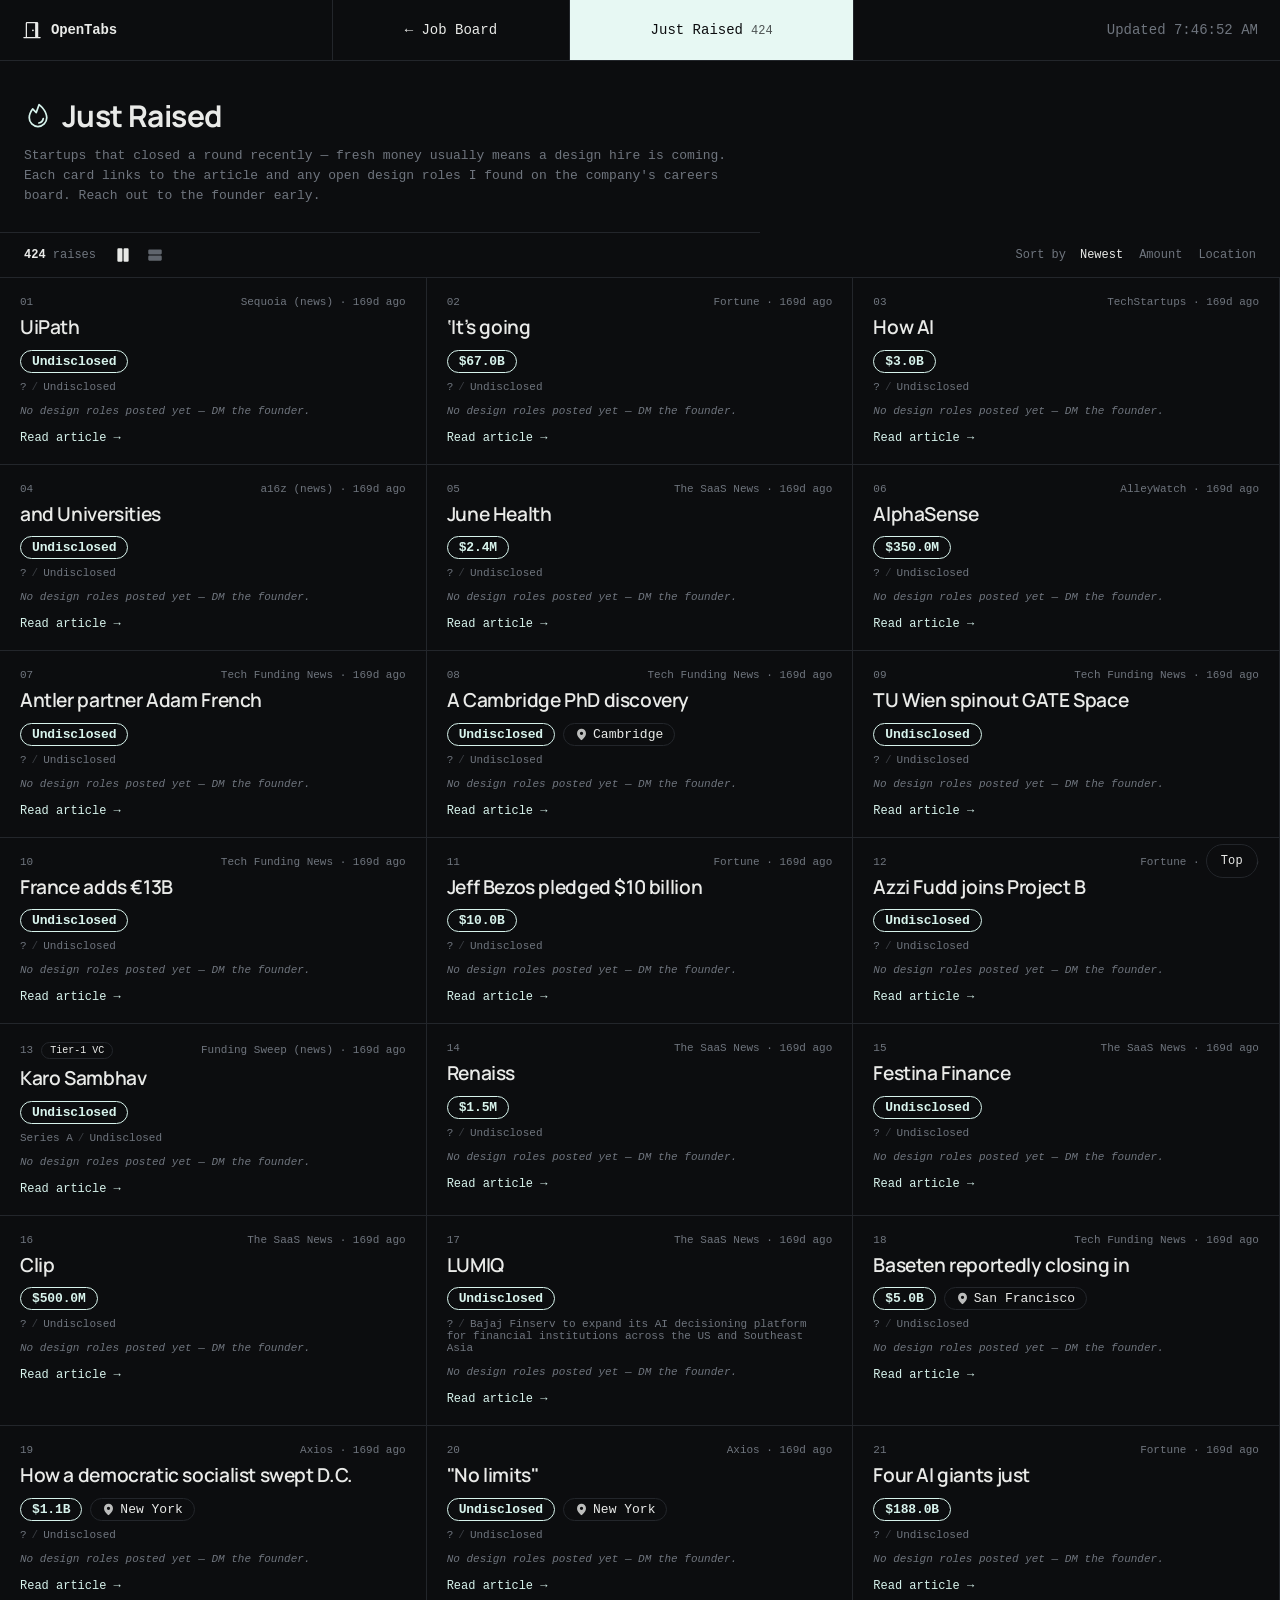
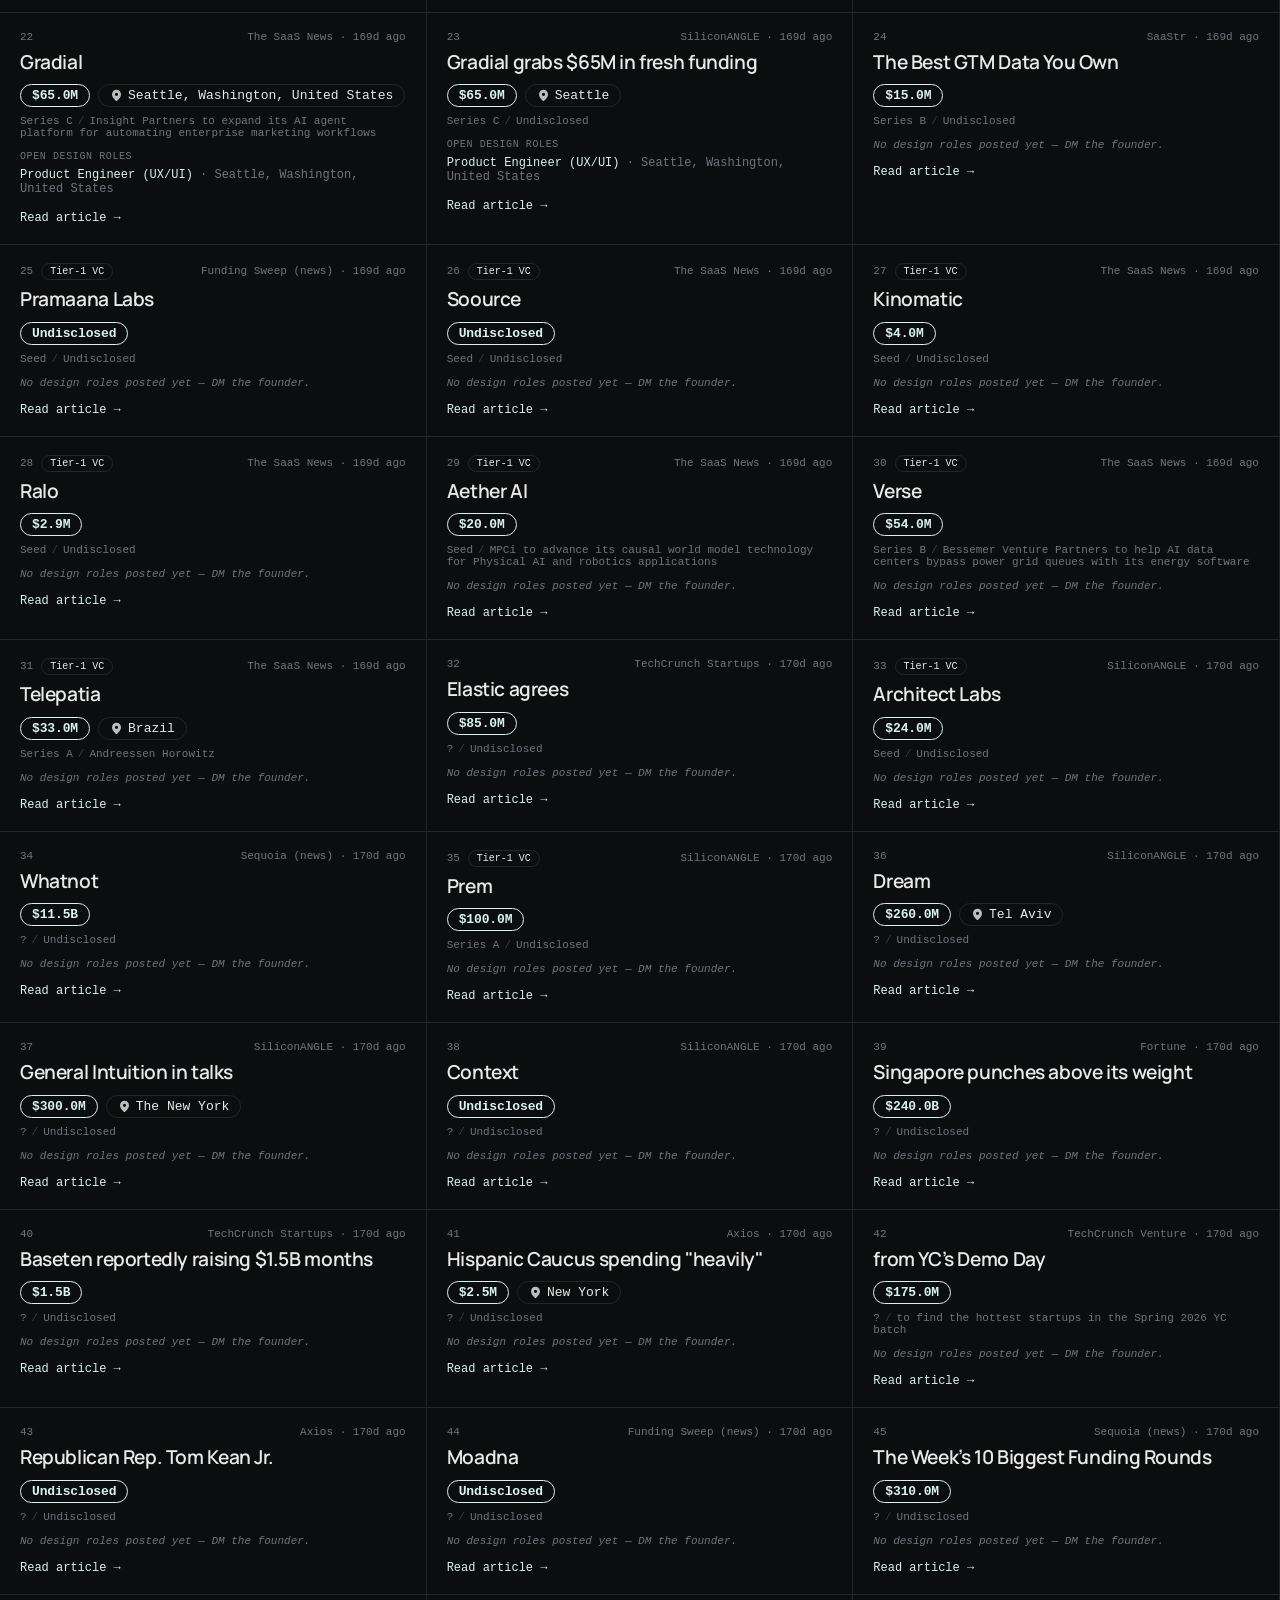
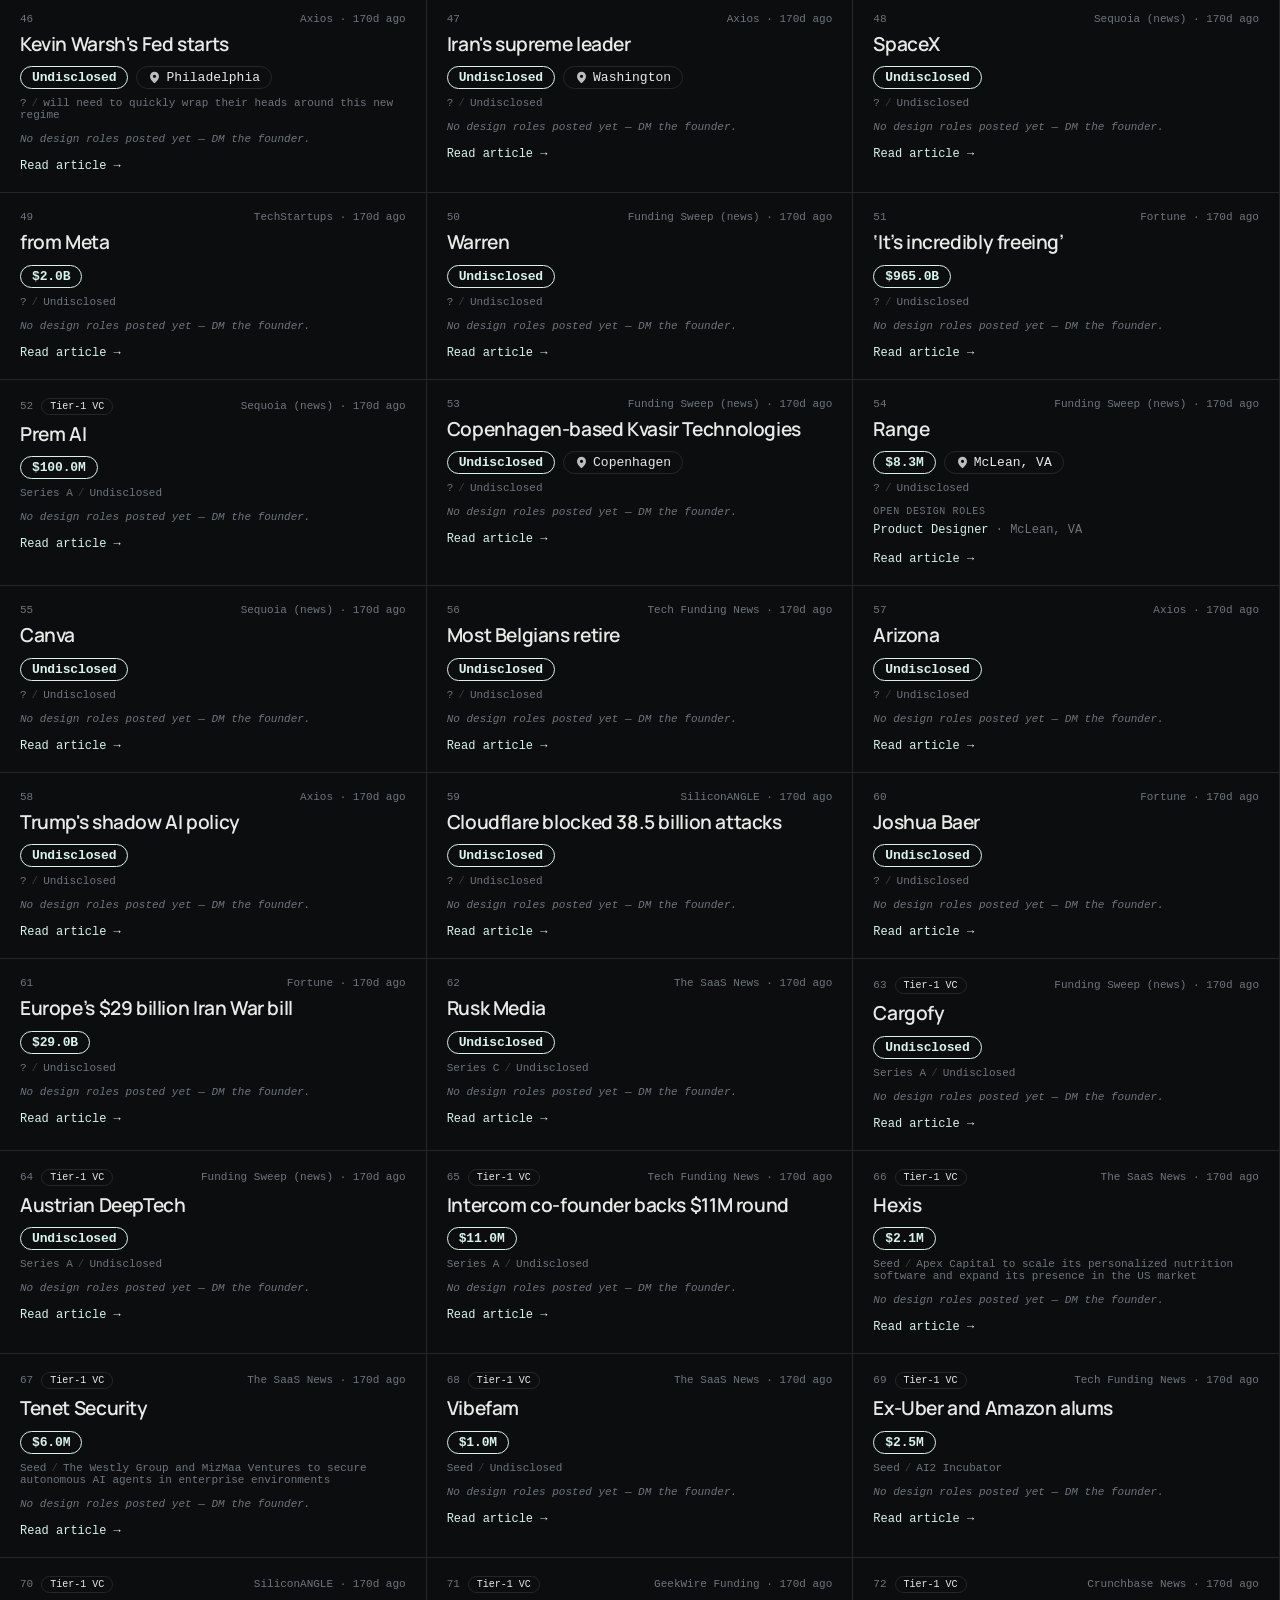
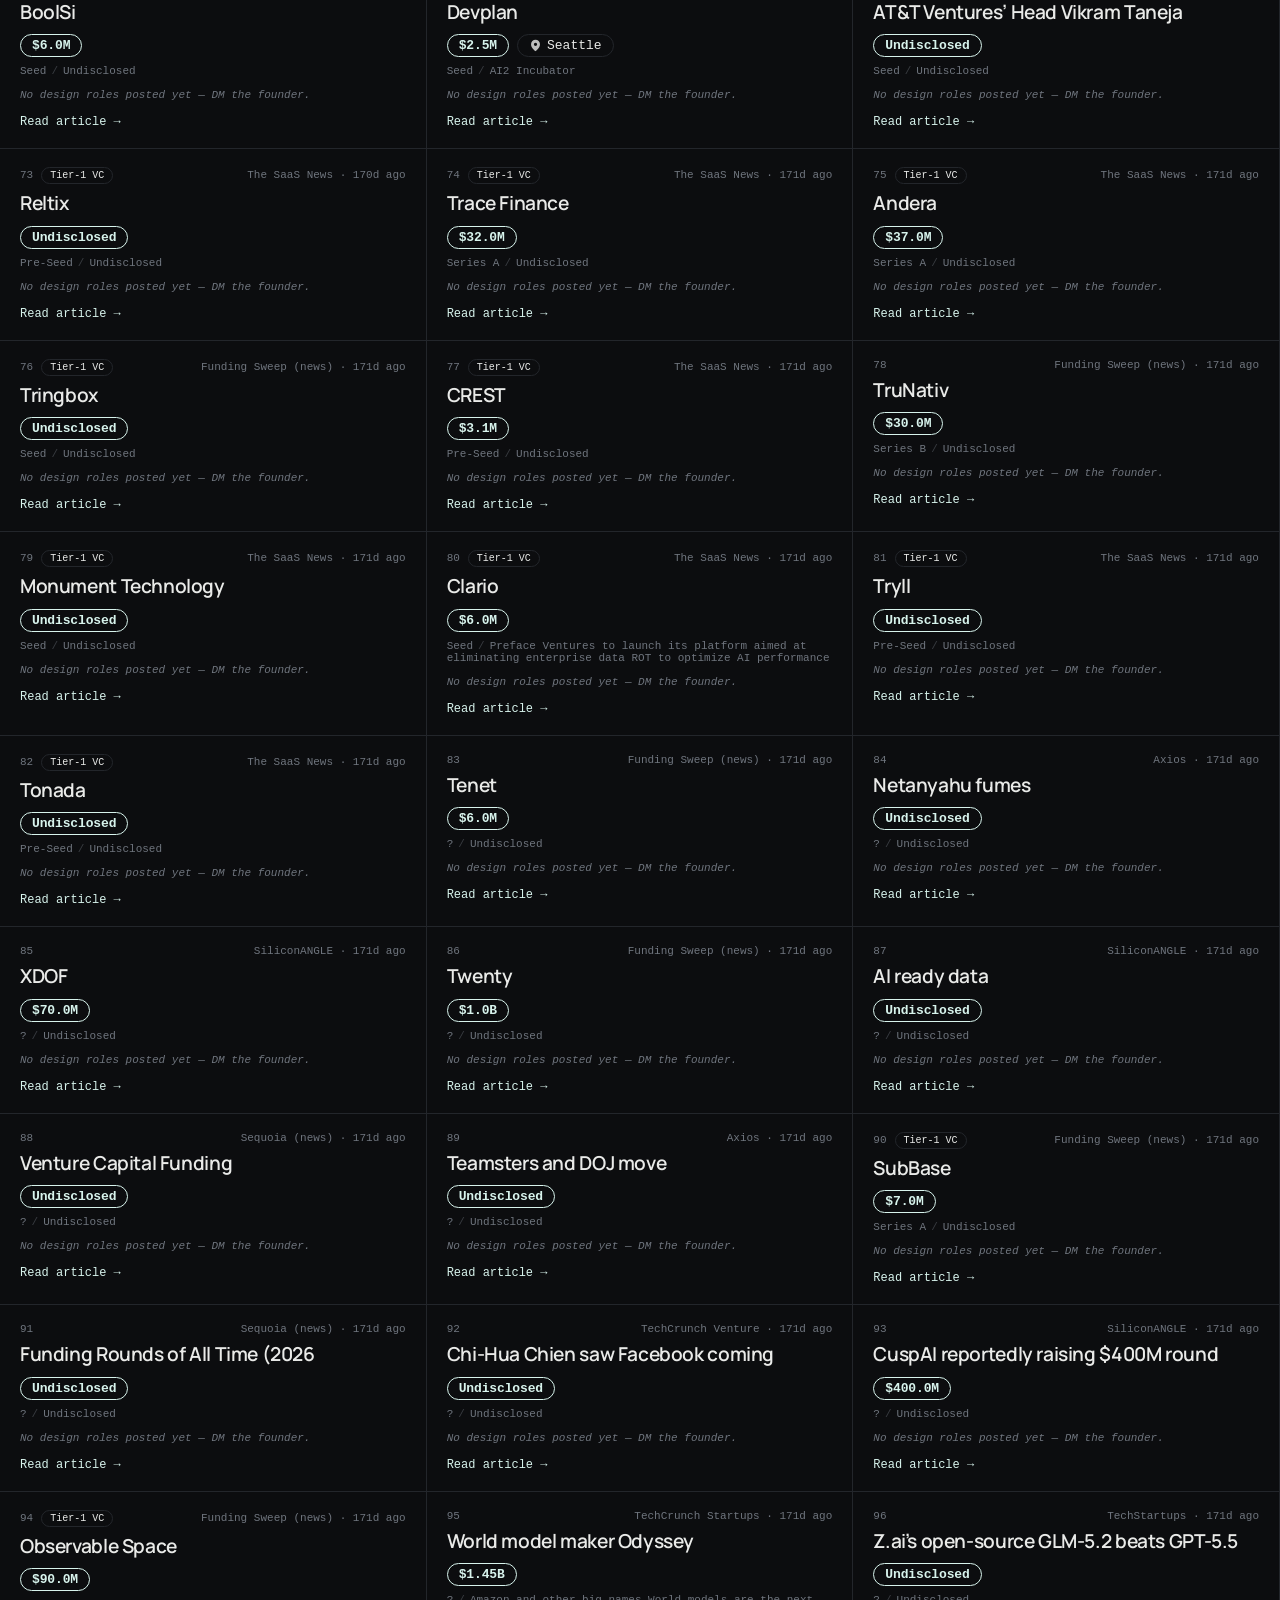
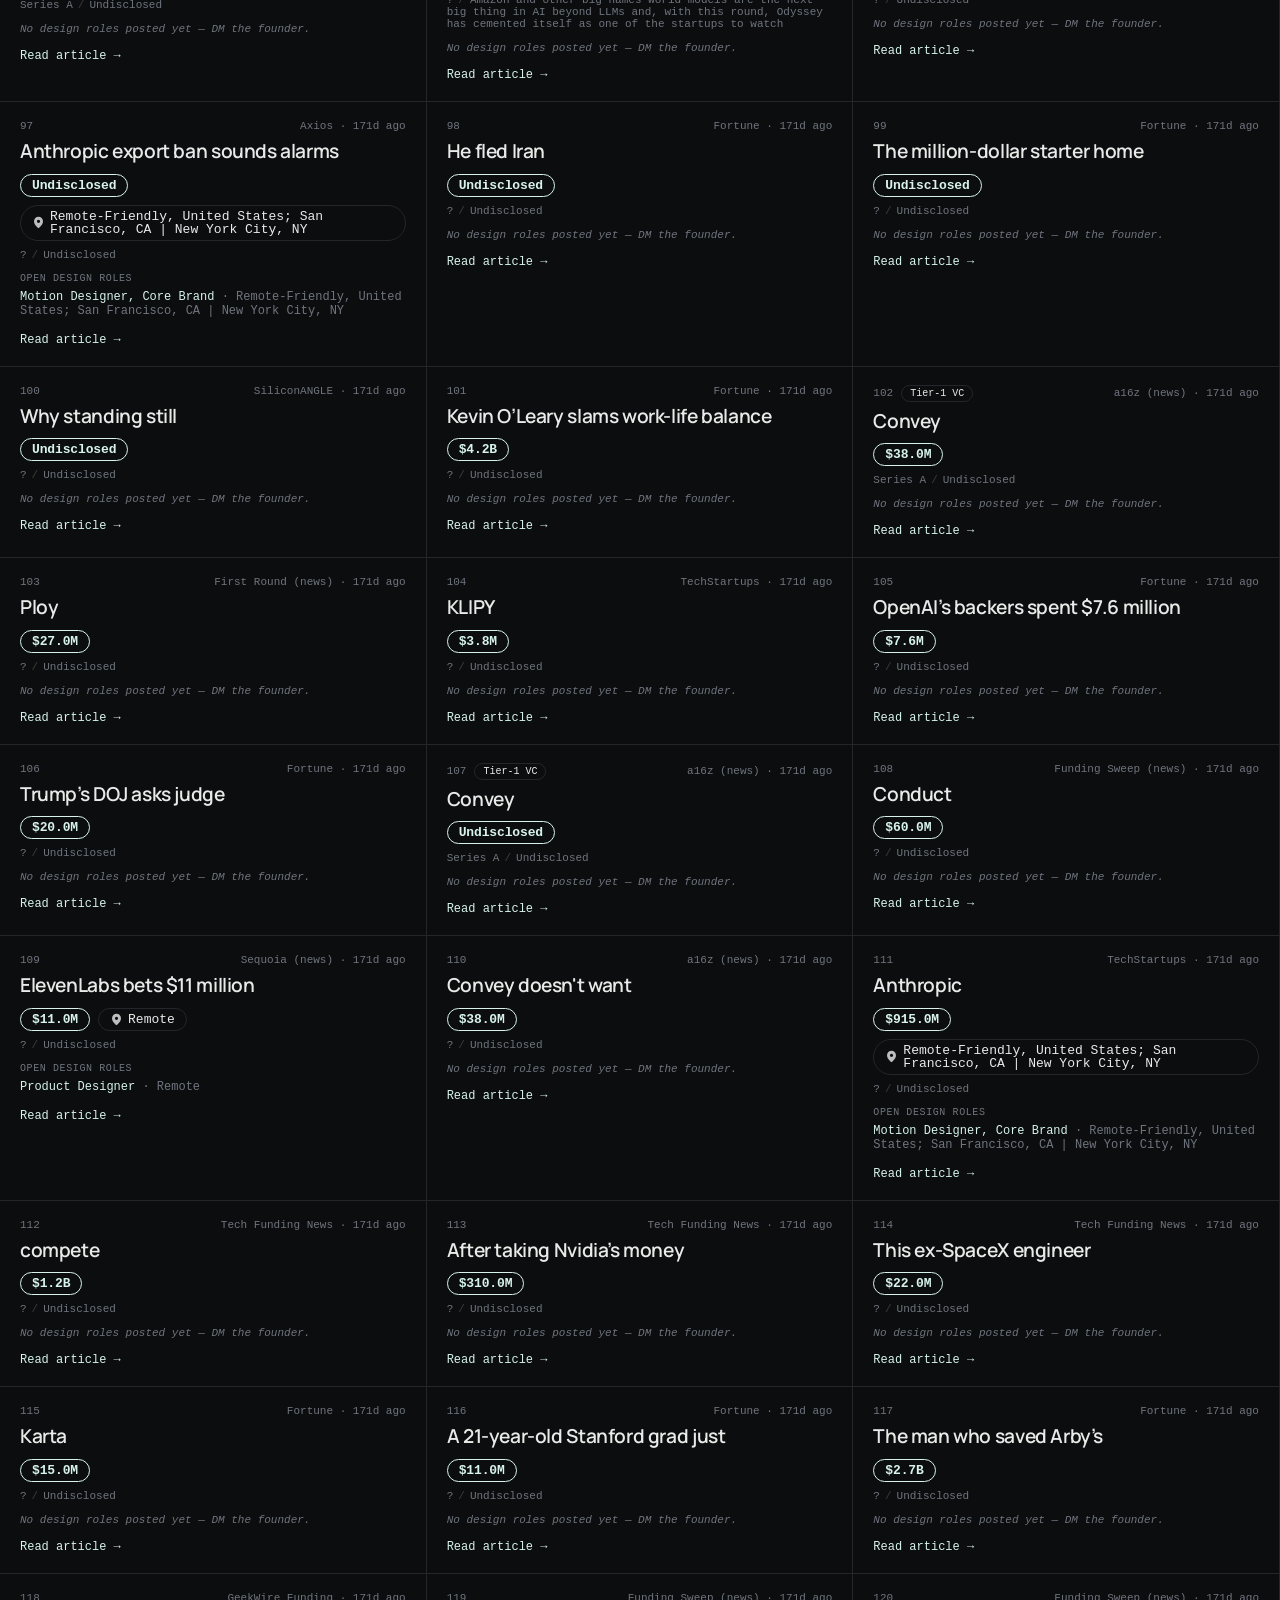
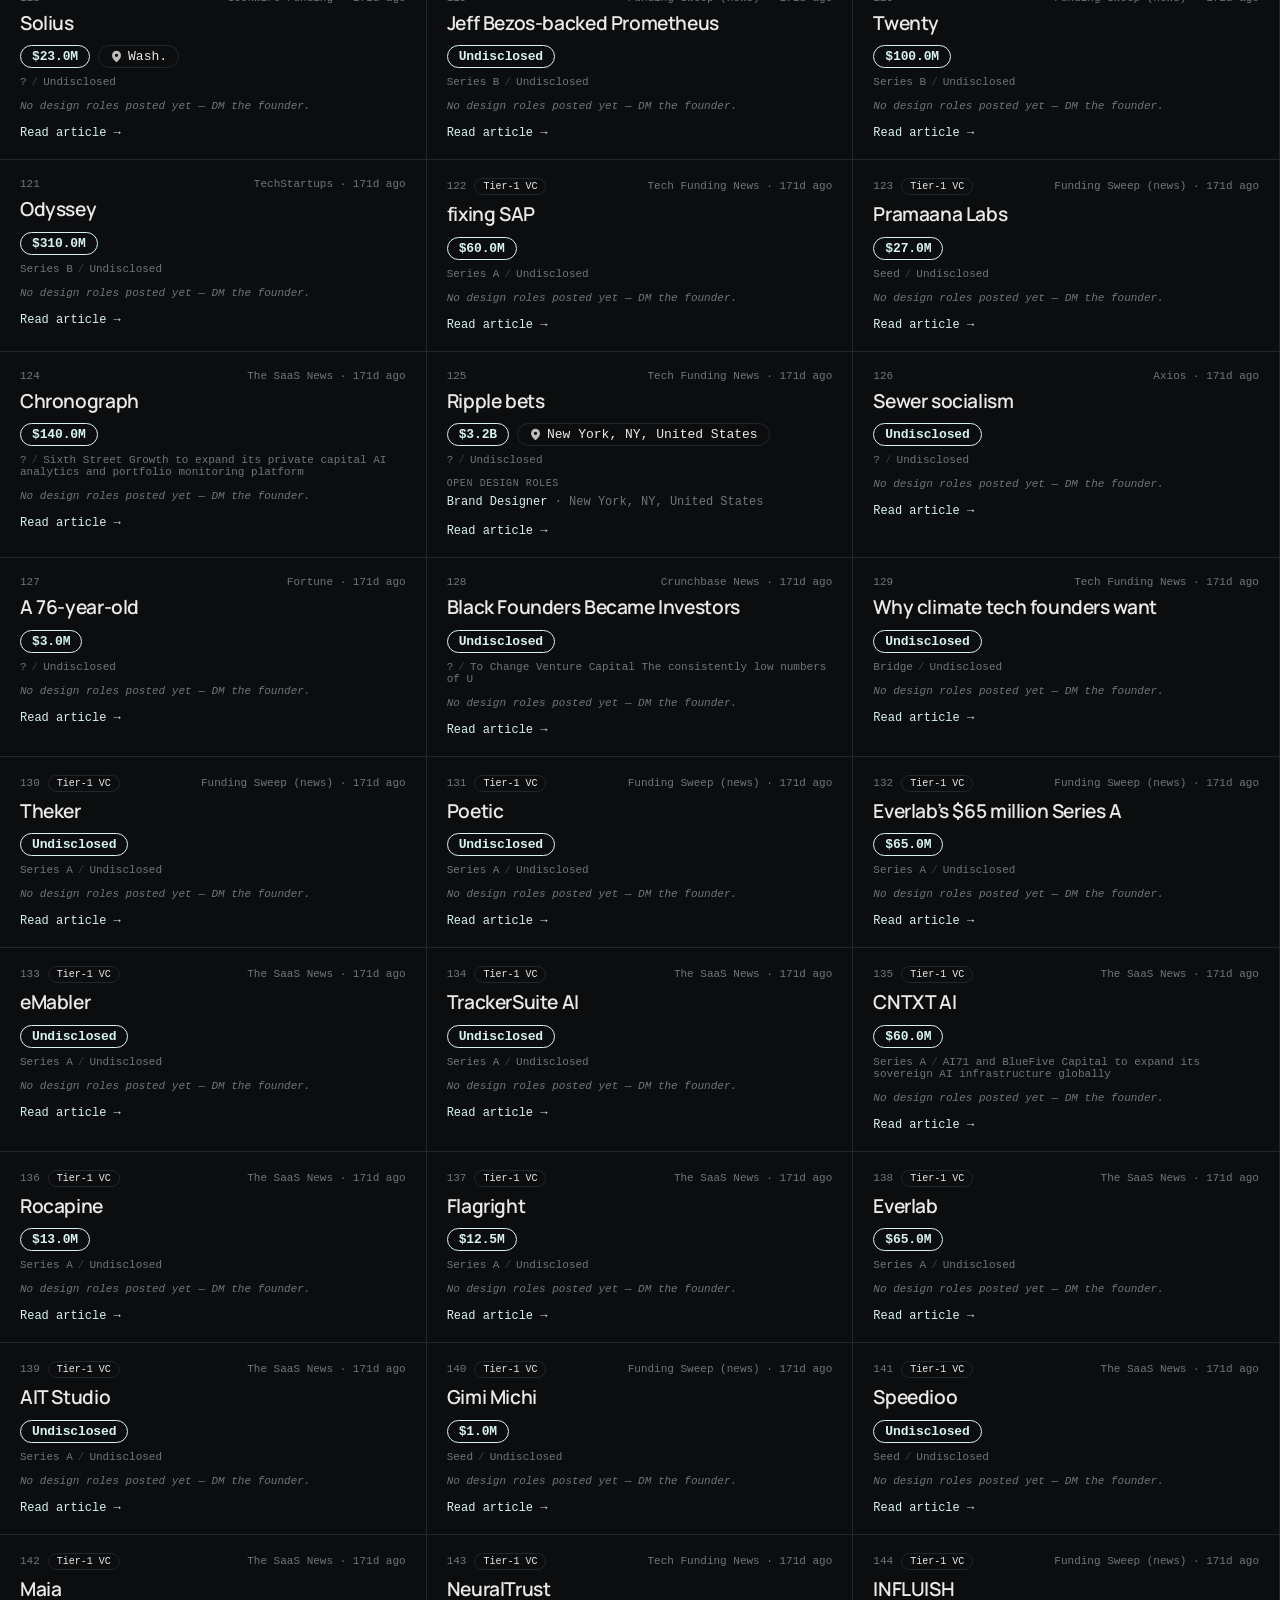
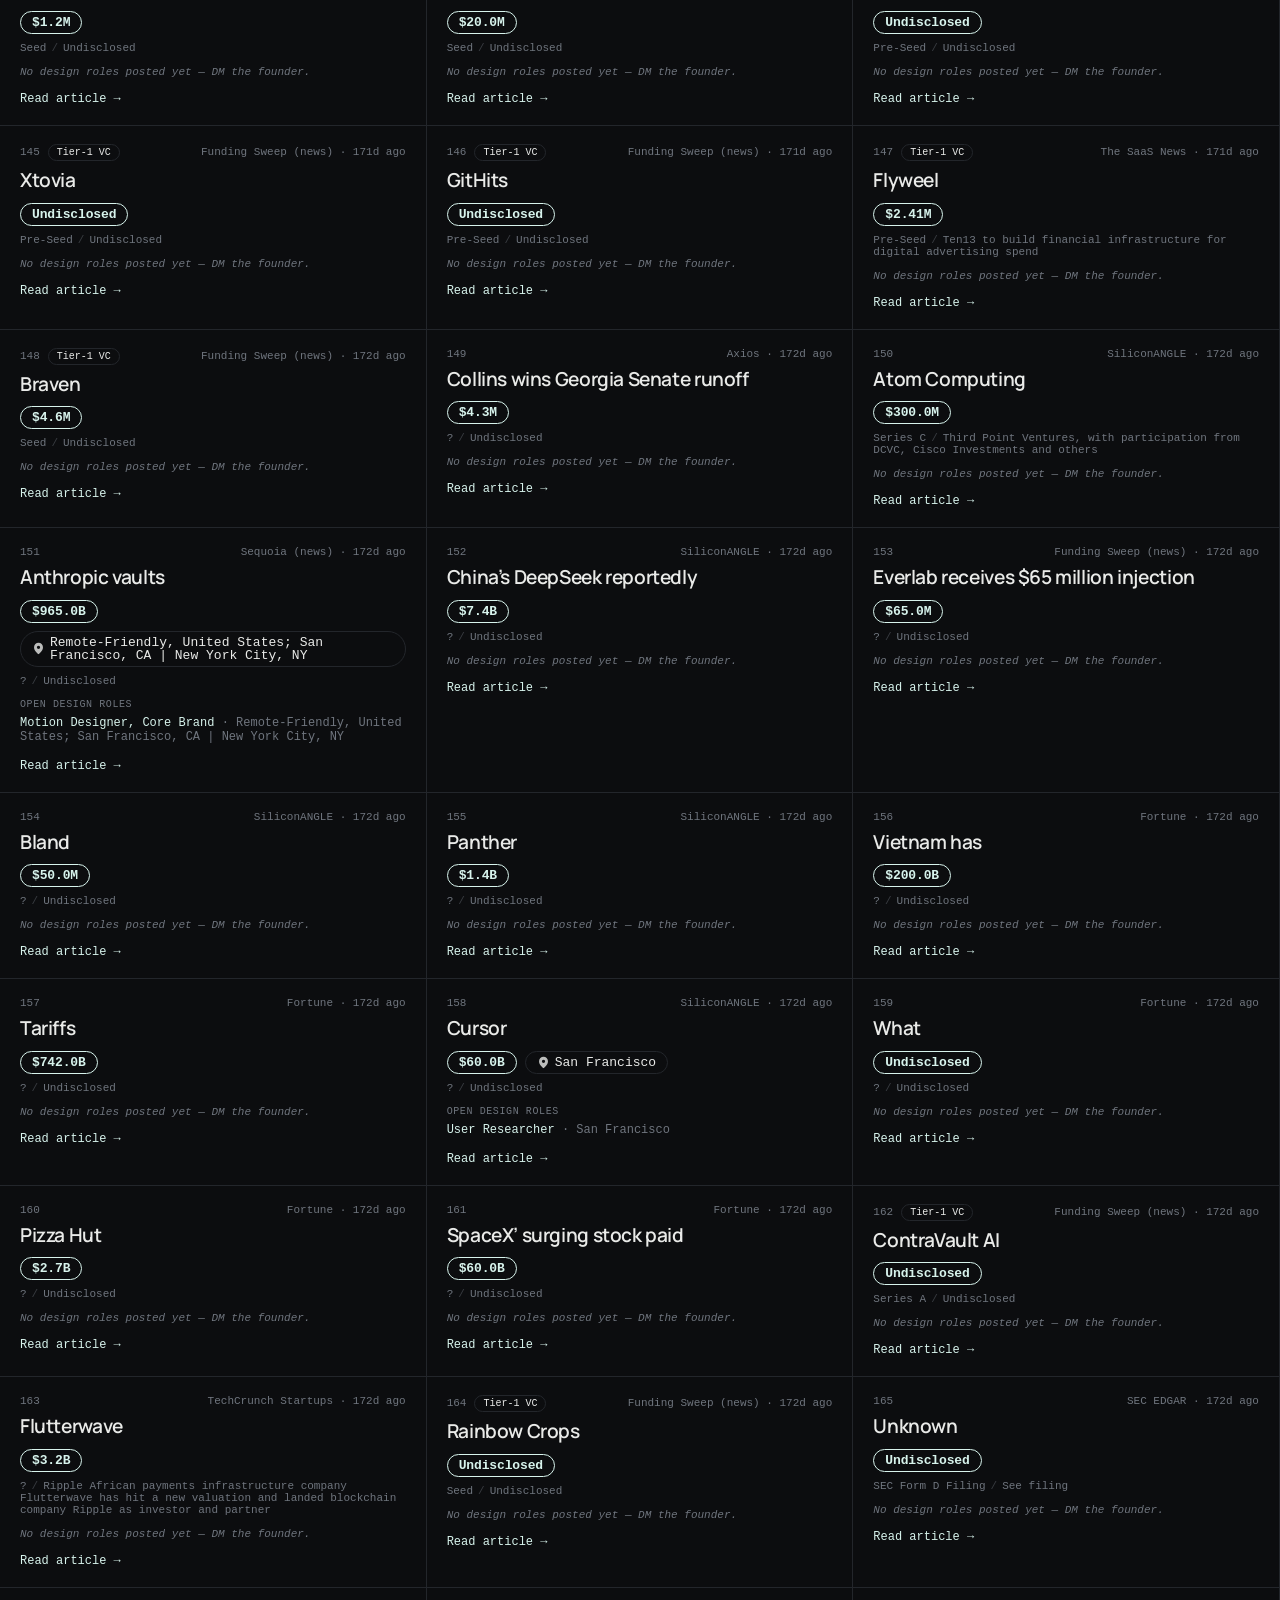
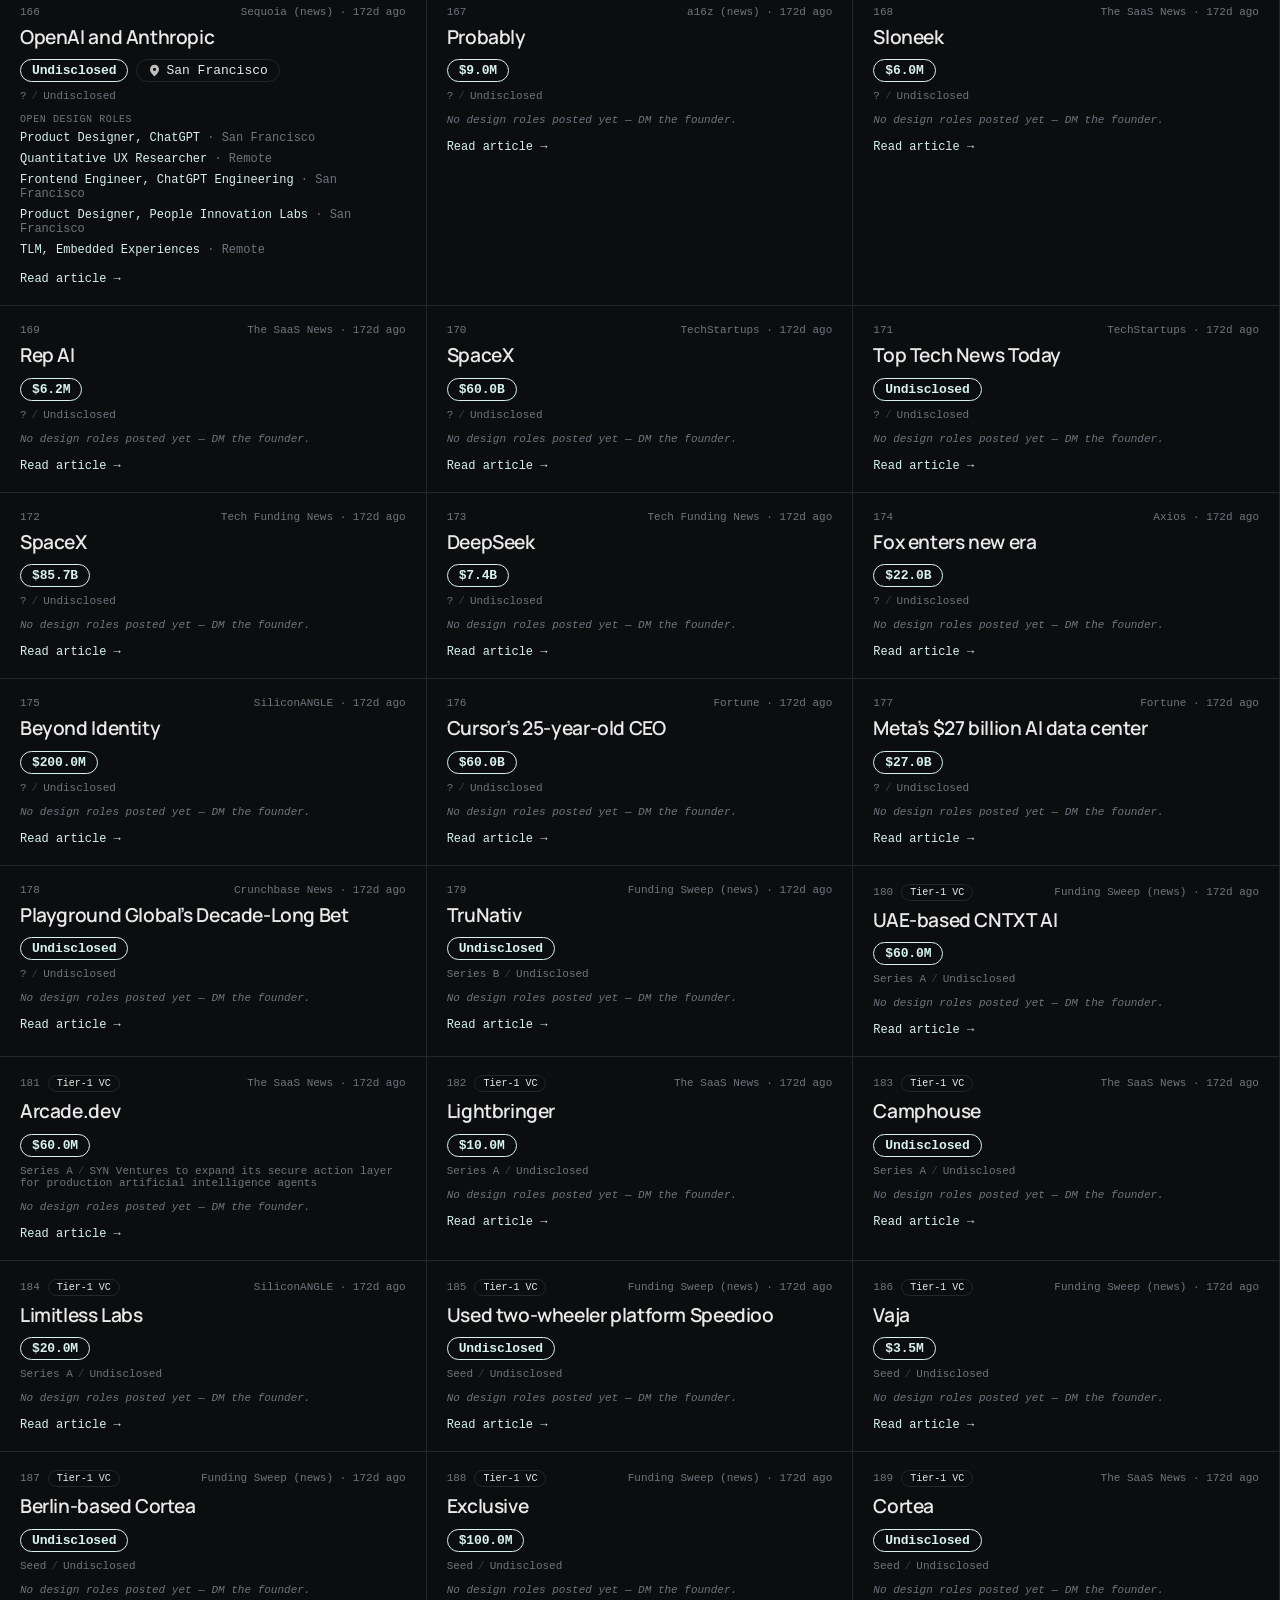
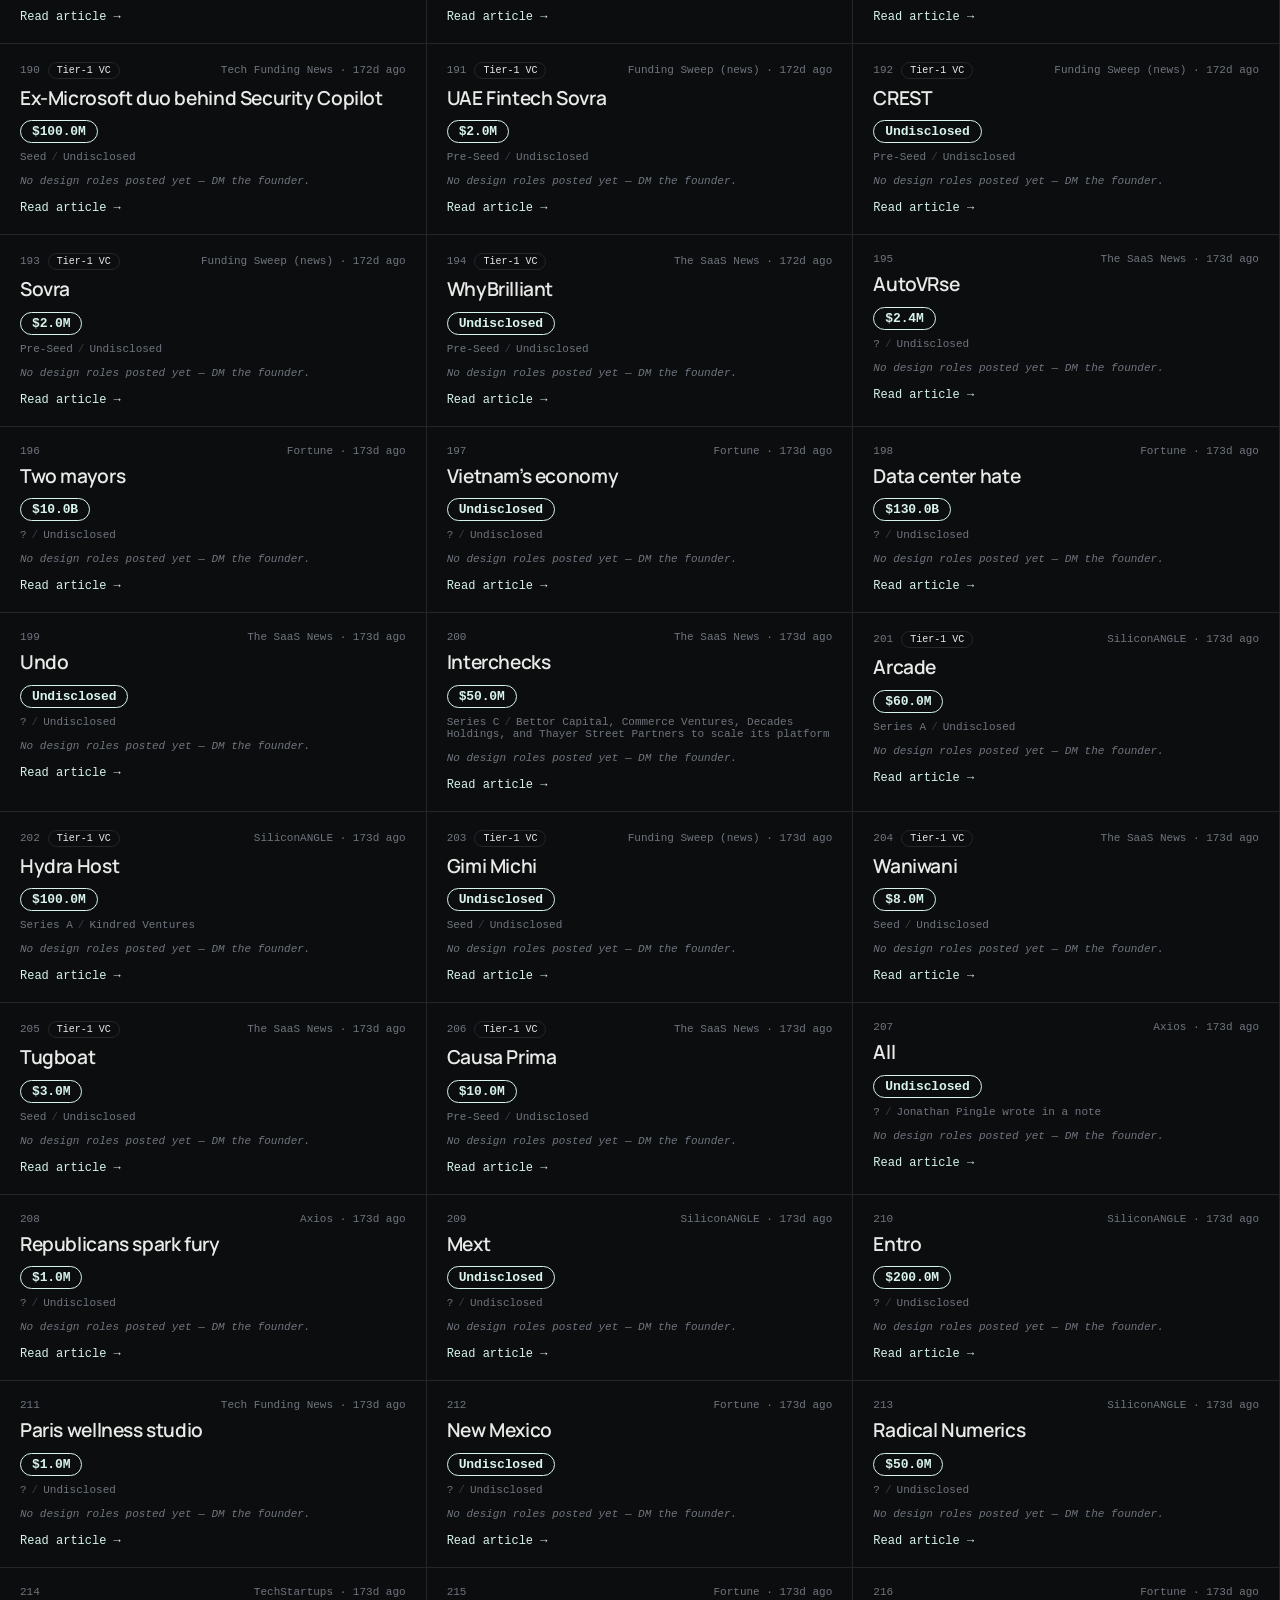
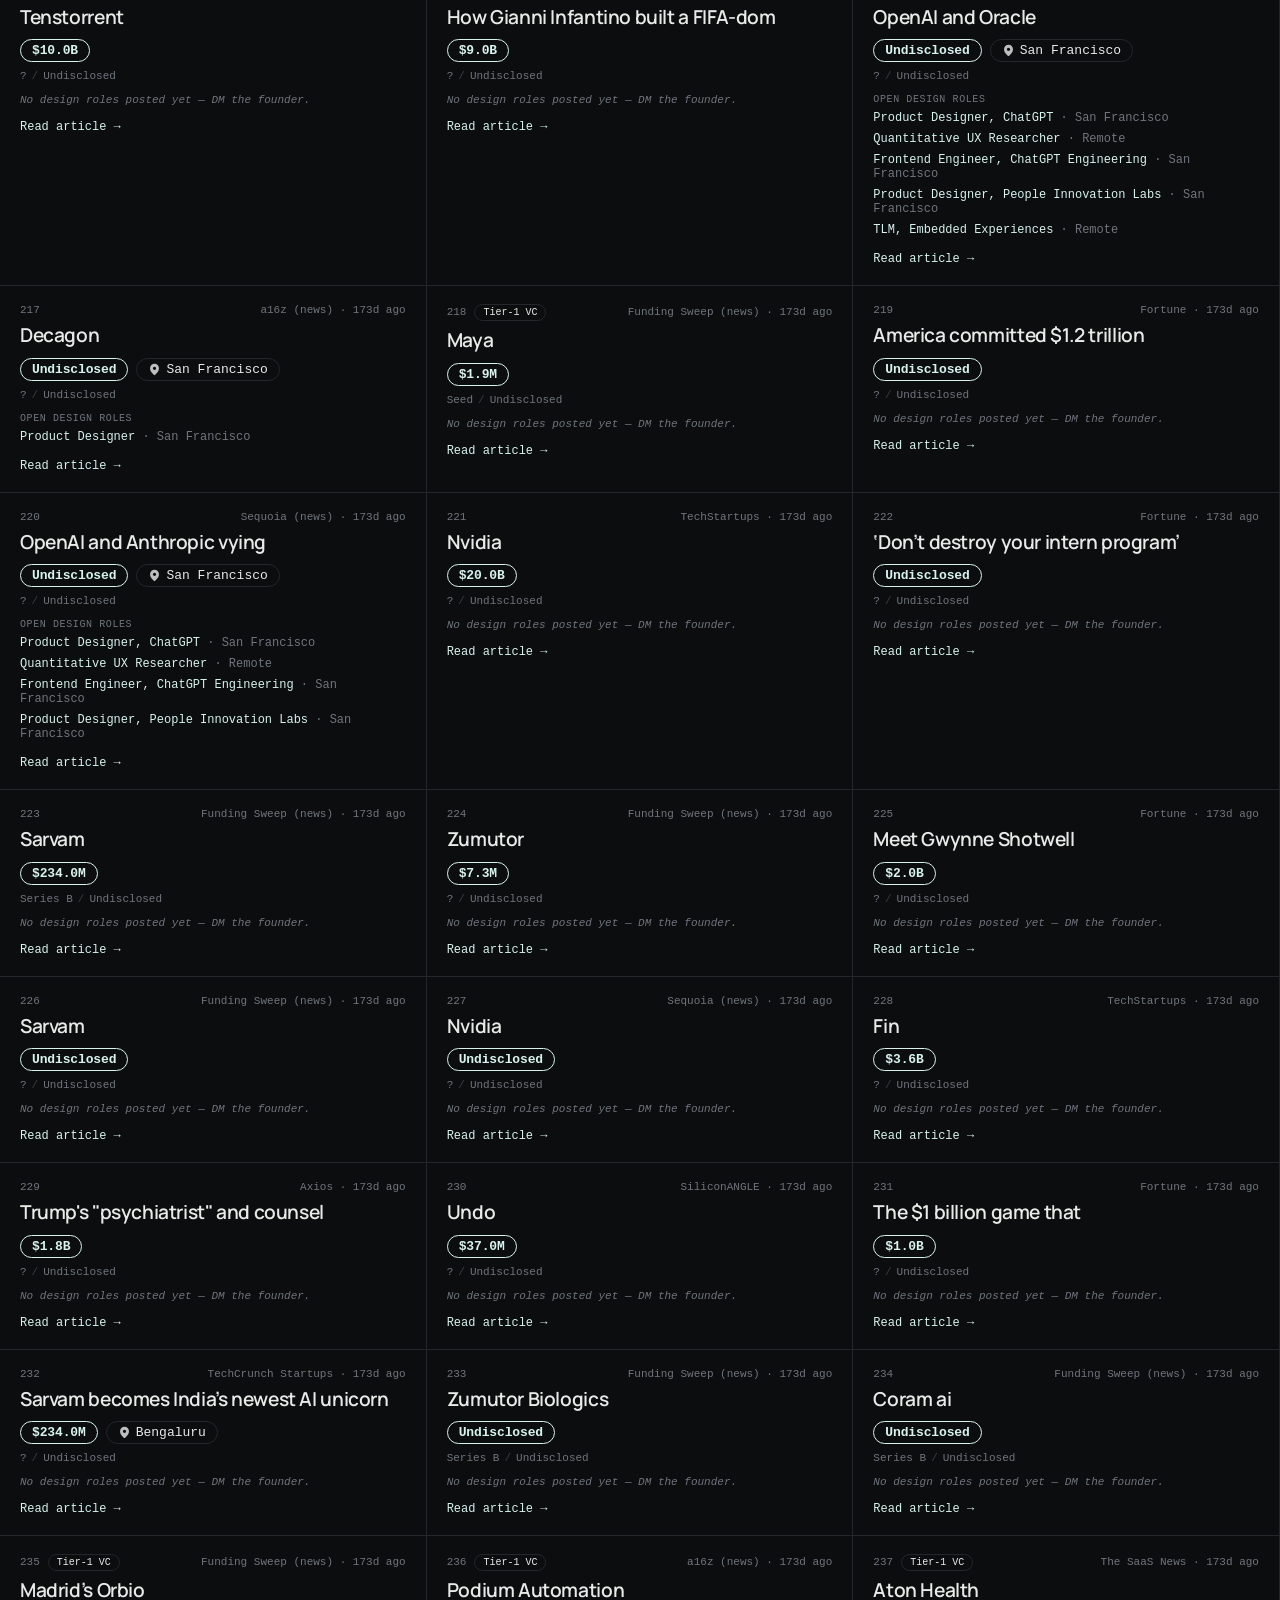
==== docs/raised.html @ 00cc48b0 "📊 Update job dashboard data" ====
<!DOCTYPE html>
<html lang="en" data-theme="dark">
<head>
  <meta charset="utf-8">
  <meta name="viewport" content="width=device-width, initial-scale=1">
  <title>OpenTabs — Just Raised</title>
  <meta name="description" content="OpenTabs — funding radar: startups that just raised and the design roles they're hiring for.">
  <link rel="icon" href="./favicon.svg" type="image/svg+xml">
  <link rel="preconnect" href="https://fonts.googleapis.com">
  <link rel="preconnect" href="https://fonts.gstatic.com" crossorigin>
  <link href="https://fonts.googleapis.com/css2?family=DM+Mono:ital,wght@0,400;0,500;1,400&family=Manrope:wght@400;500;600;700;800&display=swap" rel="stylesheet">
  <link rel="stylesheet" href="./style.css">
</head>
<body>
  <!-- ── Top navigation (brand · back to board · status) ───────────── -->
  <header class="nav nav-raised">
    <a class="cell brand" href="#top">
      <svg class="logo" viewBox="0 0 256 256" width="20" height="20" fill="currentColor" aria-hidden="true"><path d="M232,216H208V40a16,16,0,0,0-16-16H64A16,16,0,0,0,48,40V216H24a8,8,0,0,0,0,16H232a8,8,0,0,0,0-16Zm-64,0H64V40H168Zm-40-84a12,12,0,1,1,12,12A12,12,0,0,1,128,132Z"></path></svg>
      <span>OpenTabs</span>
    </a>
    <a class="cell tab" href="./index.html"><span class="t">← Job Board</span></a>
    <a class="cell tab is-active"><span class="t">Just Raised <em id="raisedCount">0</em></span></a>
    <div class="cell status" id="status">Loading…</div>
  </header>

  <!-- ── Page intro ────────────────────────────────────────────────── -->
  <section class="raised-intro" id="top">
    <h1><svg class="ico-fire" width="28" height="28" fill="currentColor" viewBox="0 0 256 256" aria-hidden="true"><path d="M183.89,153.34a57.6,57.6,0,0,1-46.56,46.55A8.75,8.75,0,0,1,136,200a8,8,0,0,1-1.32-15.89c16.57-2.79,30.63-16.85,33.44-33.45a8,8,0,0,1,15.78,2.68ZM216,144a88,88,0,0,1-176,0c0-27.92,11-56.47,32.66-84.85a8,8,0,0,1,11.93-.89l24.12,23.41,22-60.41a8,8,0,0,1,12.63-3.41C165.21,36,216,84.55,216,144Zm-16,0c0-46.09-35.79-85.92-58.21-106.33L119.52,98.74a8,8,0,0,1-13.09,3L80.06,76.16C64.09,99.21,56,122,56,144a72,72,0,0,0,144,0Z"></path></svg>Just Raised</h1>
    <p>Startups that closed a round recently — fresh money usually means a design
       hire is coming. Each card links to the article and any open design roles
       I found on the company's careers board. Reach out to the founder early.</p>
  </section>

  <!-- ── View toggle ───────────────────────────────────────────────── -->
  <div class="feed-controls">
    <span class="count"><b id="statRaises2">0</b> raises</span>
    <span class="seg seg-view rview-seg">
      <button class="rview is-on" data-rview="cols" title="Column view" aria-label="Column view"><svg viewBox="0 0 256 256" width="18" height="18" fill="currentColor" aria-hidden="true"><path d="M120,48V208a16,16,0,0,1-16,16H64a16,16,0,0,1-16-16V48A16,16,0,0,1,64,32h40A16,16,0,0,1,120,48Zm72-16H152a16,16,0,0,0-16,16V208a16,16,0,0,0,16,16h40a16,16,0,0,0,16-16V48A16,16,0,0,0,192,32Z"></path></svg></button>
      <button class="rview" data-rview="list" title="List view" aria-label="List view"><svg viewBox="0 0 256 256" width="18" height="18" fill="currentColor" aria-hidden="true"><path d="M224,152v40a16,16,0,0,1-16,16H48a16,16,0,0,1-16-16V152a16,16,0,0,1,16-16H208A16,16,0,0,1,224,152ZM208,48H48A16,16,0,0,0,32,64v40a16,16,0,0,0,16,16H208a16,16,0,0,0,16-16V64A16,16,0,0,0,208,48Z"></path></svg></button>
    </span>
    <span class="rsort-wrap">
      <span class="sortlbl">Sort by</span>
      <span class="seg">
        <button class="rsort is-on" data-rsort="new">Newest</button>
        <button class="rsort" data-rsort="amount">Amount</button>
        <button class="rsort" data-rsort="loc">Location</button>
      </span>
    </span>
  </div>

  <!-- ── Funding feed ──────────────────────────────────────────────── -->
  <main class="feed cols" id="feed">
    <div class="feed-empty" id="empty">Loading funding news…</div>
  </main>

  <footer class="foot">
    <span class="stats"><b id="statRaises">0</b> raises tracked</span>
    <span class="tagline">Fresh raise = design hire incoming.</span>
  </footer>

  <a href="#top" class="totop" aria-label="Back to top">Top</a>
  <script src="./raised.js"></script>
</body>
</html>
---- docs/style.css ----
/* ════════════════════════════════════════════════════════════════
   OpenTabs — editorial index theme, 5 colour modes
   (dark · paper · blush · mint · cream). Manrope (sans) for job titles
   + monospace (Space Mono) for all UI / numbers / metadata.
   Numbered index down the left with a hairline spine.
   ════════════════════════════════════════════════════════════════ */

:root {
  --font-title: "Manrope", -apple-system, BlinkMacSystemFont, "Segoe UI", sans-serif;
  --font-ui: "Space Mono", ui-monospace, SFMono-Regular, Menlo, monospace;
}

:root[data-theme="dark"] {
  --bg:#0c0d0f; --fg:#e9eae8; --spec:#d7f3ec; --mut:#6f757e;
  --line:#23262b; --field-bg:#0c0d0f; --active-bg:#e7f8f3; --active-fg:#0c0d0f;
}
:root[data-theme="paper"] {
  --bg:#ffffff; --fg:#0c0d0f; --spec:#0c0d0f; --mut:#8b9099;
  --line:rgba(12,13,15,.12); --field-bg:#ffffff; --active-bg:#0c0d0f; --active-fg:#ffffff;
}
:root[data-theme="blush"] {
  --bg:#f7e9e8; --fg:#1a1413; --spec:#1a1413; --mut:#a08a89;
  --line:rgba(26,20,19,.14); --field-bg:#f7e9e8; --active-bg:#1a1413; --active-fg:#f7e9e8;
}
:root[data-theme="mint"] {
  --bg:#e7f6e8; --fg:#0f1a11; --spec:#0f1a11; --mut:#7fa183;
  --line:rgba(15,26,17,.14); --field-bg:#e7f6e8; --active-bg:#0f1a11; --active-fg:#e7f6e8;
}
:root[data-theme="cream"] {
  --bg:#f9f8d8; --fg:#1a1a0e; --spec:#1a1a0e; --mut:#9c9a6f;
  --line:rgba(26,26,14,.14); --field-bg:#f9f8d8; --active-bg:#1a1a0e; --active-fg:#f9f8d8;
}
/* Native <select> dropdowns follow the active theme (dark vs light popups) */
:root[data-theme="dark"] { color-scheme: dark; }
:root[data-theme="paper"], :root[data-theme="blush"],
:root[data-theme="mint"],  :root[data-theme="cream"] { color-scheme: light; }

* { box-sizing: border-box; }
html, body { margin: 0; }
body {
  background: var(--bg);
  color: var(--fg);
  font-family: var(--font-ui);
  font-size: 13px;
  -webkit-font-smoothing: antialiased;
  transition: background .25s ease, color .25s ease;
  min-height: 100vh;
  display: flex;
  flex-direction: column;   /* pins the footer line to the bottom */
}
main { flex: 1 0 auto; }
a { color: inherit; text-decoration: none; }
sup { font-size: .5em; vertical-align: super; }

.lbl, .hint, .sortlbl, .status, .count, .seg button, .reset {
  font-size: 12px; letter-spacing: 0;
}

/* ── Top nav: hairline-separated cells ─────────────────────────── */
.nav {
  position: sticky; top: 0; z-index: 20;
  display: grid;
  grid-template-columns: 1fr .8fr .6fr 1.15fr 1.25fr .7fr .85fr 1.1fr;
  background: var(--bg);
  border-bottom: 1px solid var(--line);
}
.nav .cell {
  display: flex; align-items: center; gap: 8px;
  padding: 20px 22px;
  border-left: 1px solid var(--line);
  font-size: 14px; color: var(--fg);
  cursor: pointer; background: none;
  border-top: 0; border-right: 0; border-bottom: 0; font-family: inherit;
}
.nav .brand { border-left: 0; font-weight: 700; letter-spacing: -.01em; gap: 9px; }
.nav .brand .logo { flex: none; }
.nav .tab { justify-content: center; position: relative; overflow: hidden; }
/* contrast colour fills up from the bottom on hover */
.nav .tab::before {
  content: ""; position: absolute; inset: 0; z-index: 0;
  background: var(--active-bg); transform: scaleY(0); transform-origin: bottom;
  transition: transform .34s cubic-bezier(.22,1,.36,1);
}
.nav .tab .t {
  position: relative; z-index: 1;
  display: inline-flex; align-items: baseline; gap: 8px;
  transition: color .2s ease;
}
.nav .tab em {
  font-style: normal; color: var(--mut); font-size: 12px;
}
.nav .tab:hover::before { transform: scaleY(1); }
.nav .tab:hover .t, .nav .tab:hover em { color: var(--active-fg); }
.nav .tab.is-active::before { transform: scaleY(1); }
.nav .tab.is-active .t, .nav .tab.is-active em { color: var(--active-fg); }
.nav .tab.is-active em { opacity: .7; }
.nav .status { justify-content: flex-end; color: var(--mut); }
.nav .menu { display: none; justify-content: center; }

/* ── Control bars ──────────────────────────────────────────────── */
.controls { border-bottom: 1px solid var(--line); }
.row { display: flex; align-items: center; gap: 28px; padding: 15px 24px; flex-wrap: wrap; row-gap: 12px; }
.row.sub { border-top: 1px solid var(--line); padding: 13px 24px; }
.field { display: flex; align-items: center; gap: 10px; cursor: pointer; }
.field .lbl { color: var(--mut); }
.field.search { flex: 1; }
.field.search input {
  flex: 1; background: var(--field-bg); border: 0; outline: 0;
  color: var(--fg); font-family: inherit; font-size: 15px; padding: 4px 0;
}
.field.search input::placeholder { color: var(--mut); }

select {
  appearance: none; -webkit-appearance: none;
  background: var(--field-bg); color: var(--fg);
  border: 0; outline: 0; font-family: inherit; font-size: 13px;
  cursor: pointer; padding-right: 14px;
  background-image: linear-gradient(45deg, transparent 50%, var(--mut) 50%),
                    linear-gradient(135deg, var(--mut) 50%, transparent 50%);
  background-position: right 4px center, right 0 center;
  background-size: 5px 5px, 5px 5px; background-repeat: no-repeat;
}
select option { background: var(--bg); color: var(--fg); }

.field.size { gap: 12px; }
.field.size .lbl { color: var(--fg); min-width: 42px; }
input[type="range"] {
  -webkit-appearance: none; appearance: none; width: 150px; height: 1px;
  background: var(--fg); outline: 0;
}
input[type="range"]::-webkit-slider-thumb {
  -webkit-appearance: none; width: 13px; height: 13px; border-radius: 50%;
  background: var(--bg); border: 1.5px solid var(--fg); cursor: pointer;
}
input[type="range"]::-moz-range-thumb {
  width: 13px; height: 13px; border-radius: 50%;
  background: var(--bg); border: 1.5px solid var(--fg); cursor: pointer;
}

.row.sub .left, .row.sub .right { display: flex; align-items: center; gap: 18px; }
.row.sub .right { margin-left: auto; }
.count { color: var(--fg); font-weight: 500; }
.sortlbl { color: var(--mut); }
.seg { display: flex; gap: 16px; }
.seg button, .reset {
  background: none; border: 0; color: var(--mut); cursor: pointer;
  font-family: inherit; padding: 0;
}
.seg button.is-on { color: var(--fg); }
.reset:hover, .seg button:hover { color: var(--fg); }

/* colour-theme swatches */
.swatches { display: flex; gap: 8px; }
.sw {
  width: 15px; height: 15px; border-radius: 50%; background: var(--c);
  border: 1px solid var(--line); cursor: pointer; padding: 0;
}
.sw.is-on { box-shadow: 0 0 0 2px var(--bg), 0 0 0 3px var(--fg); }

/* ── Just Raised page (raised.html — funding news feed) ────────── */
.nav-raised { grid-template-columns: 1.4fr 1fr 1.2fr 1.8fr; }
.raised-intro {
  padding: 34px 24px 26px; border-bottom: 1px solid var(--line); max-width: 760px;
}
.raised-intro h1 {
  margin: 0 0 10px; font-family: var(--font-title); font-weight: 700;
  letter-spacing: -.02em; font-size: 30px;
  display: flex; align-items: center; gap: 10px;
}
.ico-fire { flex: none; color: var(--spec); }
.raised-intro p { margin: 0; color: var(--mut); font-size: 13px; line-height: 1.55; }
.feed-controls {
  display: flex; align-items: center; gap: 18px;
  padding: 13px 24px; border-bottom: 1px solid var(--line);
}
.feed-controls .count { color: var(--mut); font-size: 12px; }
.feed-controls .count b { color: var(--fg); font-weight: 700; }
/* Column view = card grid, capped at 3 columns */
.feed.cols {
  display: grid; grid-template-columns: repeat(3, minmax(0, 1fr));
}
@media (max-width: 1024px) { .feed.cols { grid-template-columns: repeat(2, minmax(0, 1fr)); } }
@media (max-width: 680px)  { .feed.cols { grid-template-columns: 1fr; } }
/* Sort + view controls share the row; Sort by sits at the far right */
.feed-controls .rsort-wrap { display: inline-flex; align-items: center; gap: 14px; margin-left: auto; }
/* List view = full-width stacked rows */
.feed.list { display: block; }
.feed.list .raise { border-right: 0; padding: 22px 24px; }
.feed.list .raise-co { font-size: calc(var(--spec-size, 24px) * .95); }
.feed-empty { padding: 40px 24px; color: var(--mut); font-size: 13px; }
.raise {
  min-width: 0; padding: 18px 20px;
  border-right: 1px solid var(--line); border-bottom: 1px solid var(--line);
}
.read {
  display: inline-block; margin-top: 14px; font-size: 12px; color: var(--spec);
  border-bottom: 1px solid transparent;
}
.read:hover { border-bottom-color: var(--spec); }
.raise-top {
  display: flex; align-items: baseline; gap: 8px;
  color: var(--mut); font-size: 11px; margin-bottom: 9px;
}
.raise-top .amt {
  color: var(--spec); font-weight: 700; font-size: 15px; letter-spacing: -.01em;
}
.raise-top .badge.t1 { color: var(--fg); }
.raise-top .src { margin-left: auto; }
/* Highlighted facts: how much they raised + where they're based */
.raise-highlight {
  display: flex; flex-wrap: wrap; align-items: center; gap: 8px; margin-top: 11px;
}
.hl {
  display: inline-flex; align-items: center; gap: 5px;
  border: 1px solid var(--line); border-radius: 20px;
  padding: 4px 11px; font-size: 13px; line-height: 1;
}
.hl-amt { color: var(--spec); font-weight: 700; letter-spacing: -.01em; border-color: var(--spec); }
.hl-loc { color: var(--fg); }
.hl-loc .ico-pin { flex: none; opacity: .8; }
.raise-co {
  display: block; color: var(--fg); font-family: var(--font-title);
  font-size: calc(var(--spec-size, 24px) * .8); line-height: 1.12;
  font-weight: 600; letter-spacing: -.02em; word-break: break-word;
}
.raise-co:hover { opacity: .78; }
.raise-meta { margin-top: 8px; color: var(--mut); font-size: 11px; }
.raise-meta .sep { opacity: .45; margin: 0 5px; }
.roles { margin-top: 12px; display: flex; flex-direction: column; gap: 6px; }
.roles-lbl {
  color: var(--mut); font-size: 10px; text-transform: uppercase; letter-spacing: .06em;
}
.roles.none { color: var(--mut); font-size: 11px; font-style: italic; }
a.role {
  color: var(--spec); font-size: 12px;
  border-bottom: 1px solid transparent; align-self: flex-start;
}
a.role:hover { border-bottom-color: var(--spec); }
a.role .role-loc { color: var(--mut); }

/* ── Three-column board (New · Older-day · Older-week; Applied = drawer) ── */
.board { display: grid; grid-template-columns: repeat(3, 1fr); }
.col { border-left: 1px solid var(--line); min-width: 0; }
.col:first-child { border-left: 0; }
.col-head {
  display: flex; align-items: baseline; gap: 10px;
  padding: 20px 18px 14px; border-bottom: 1px solid var(--line);
}
.col-head h2 {
  margin: 0; font-size: 12px; text-transform: uppercase;
  letter-spacing: .06em; font-weight: 700;
}
.col-head em { font-style: normal; color: var(--mut); font-size: 12px; }
.col-head .hint { color: var(--mut); font-size: 12px; margin-left: auto; }

/* ── A compact job card ────────────────────────────────────────── */
.job { display: block; padding: 16px 18px; border-bottom: 1px solid var(--line); }
.job-top {
  display: flex; align-items: baseline; gap: 8px;
  color: var(--mut); font-size: 11px; margin-bottom: 9px;
}
.job-top .idx { color: var(--mut); }
.job-top .co { color: var(--fg); }
.job-top .src { margin-left: auto; display: inline-flex; align-items: center; gap: 4px; }
.ico-li, .ico-money { flex: none; vertical-align: middle; }
.job-title {
  display: block; color: var(--spec); font-family: var(--font-title);
  font-size: var(--spec-size, 24px); line-height: 1.12;
  font-weight: 600; letter-spacing: -.02em; word-break: break-word;
}
.job:hover .job-title { opacity: .78; }
.job-meta { margin-top: 10px; color: var(--mut); font-size: 11px; }
.job-meta .sep { opacity: .45; margin: 0 5px; }
.job-foot {
  display: flex; align-items: center; gap: 8px; flex-wrap: wrap; margin-top: 12px;
}
.badge {
  font-size: 10px; letter-spacing: 0;
  border: 1px solid var(--line); border-radius: 20px; padding: 2px 8px; color: var(--fg);
}
.job-title { cursor: pointer; }
.job-foot .badges { display: flex; gap: 8px; flex-wrap: wrap; }
.actions { display: flex; gap: 10px; margin-left: auto; align-items: center; }
.act {
  cursor: pointer; font-family: var(--font-ui); font-size: 11px;
  transition: opacity .15s ease, color .15s ease, border-color .15s ease;
}
/* Done = primary filled pill */
.act.done {
  background: var(--active-bg); color: var(--active-fg);
  border: 0; border-radius: 20px; padding: 5px 13px;
}
.act.done:hover { opacity: .82; }
/* Not yet / Undo = quiet ghost */
.act.ghost {
  background: none; border: 0; color: var(--mut); padding: 4px 2px;
  border-bottom: 1px solid transparent;
}
.act.ghost:hover { color: var(--fg); border-bottom-color: var(--fg); }
.col-empty { padding: 18px; color: var(--mut); font-size: 12px; }

/* Applied items read as struck-through checklist entries */
.drawer-app .job-title {
  text-decoration: line-through;
  text-decoration-thickness: 2px;
  text-decoration-color: var(--spec);
  color: var(--mut);
}
.drawer-app .job:hover .job-title { opacity: 1; color: var(--fg); }
/* Not Apply items read as quietly dimmed (no strike) */
.drawer-not .job-title { color: var(--mut); }
.drawer-not .job:hover .job-title { color: var(--fg); }

/* animated strike that draws left→right when you click Done (GSAP sets --strike) */
.job-title.striking {
  text-decoration: none;
  background-image: linear-gradient(var(--spec), var(--spec));
  background-repeat: no-repeat;
  background-position: 0 52%;
  background-size: var(--strike, 0%) 2px;
}

/* ── List view: one column, big editorial specimens ────────────── */
main.list { display: block; }
main.list .col { border-left: 0; border-top: 1px solid var(--line); }
main.list .col:first-child { border-top: 0; }
main.list .col-head { padding: 22px 24px 14px; }
main.list .job { padding: 26px 24px 24px; }
main.list .job-top { font-size: 12px; }
main.list .job-title {
  font-size: calc(var(--spec-size) * 2.7);
  line-height: 1.0; margin-top: 2px;
}
main.list .job-meta, main.list .job-foot { font-size: 12px; }
main.list .apply { font-size: 12px; }

.foot {
  color: var(--mut); font-size: 13px; text-align: center; padding: 44px 20px 60px;
  display: flex; flex-direction: column; gap: 7px;
}
.foot b { color: var(--fg); font-weight: 700; }
.foot .tagline { color: var(--mut); letter-spacing: .01em; }

.totop {
  position: fixed; right: 22px; bottom: 22px;
  padding: 9px 14px; border: 1px solid var(--line); border-radius: 20px;
  background: var(--bg); color: var(--fg); font-size: 12px; letter-spacing: .02em;
}

/* ── View toggle: icon buttons (column / list) ─────────────────── */
.seg-view { gap: 14px; }
.seg-view .view, .seg-view .rview { display: inline-flex; align-items: center; line-height: 0; }
.seg-view .view svg, .seg-view .rview svg { display: block; opacity: .85; transition: opacity .15s ease; }
.seg-view .view:hover svg, .seg-view .view.is-on svg,
.seg-view .rview:hover svg, .seg-view .rview.is-on svg { opacity: 1; }

/* ── Icon actions: Undo + Remove (sit alongside Done / Not yet) ── */
.act.icon {
  background: none; border: 0; padding: 2px; color: var(--mut);
  display: inline-flex; align-items: center; line-height: 0; cursor: pointer;
}
.act.icon svg { display: block; }
.act.icon:hover { color: var(--fg); }
.act.icon.remove:hover { color: #e5484d; }   /* destructive hint on hover */

/* ── "N hidden · Restore" link in the footer ───────────────────── */
.restore {
  background: none; border: 0; cursor: pointer; color: var(--mut);
  font-family: var(--font-ui); font-size: 13px; border-bottom: 1px solid transparent;
}
.restore:hover { color: var(--fg); border-bottom-color: var(--fg); }

/* ── Applied drawer — collapsible panel from the right edge ────── */
.drawer-tabs {
  position: fixed; right: 0; top: 50%; transform: translateY(-50%);
  z-index: 25; display: flex; flex-direction: column; gap: 8px; align-items: flex-end;
  transition: opacity .25s ease;
}
.drawer-tab {
  writing-mode: vertical-rl;
  display: inline-flex; align-items: center; gap: 10px;
  background: var(--active-bg); color: var(--active-fg);
  border: 0; border-radius: 10px 0 0 10px; cursor: pointer;
  font-family: var(--font-ui); font-size: 12px; letter-spacing: .12em;
  text-transform: uppercase; padding: 16px 9px; transition: opacity .2s ease;
}
.drawer-tab em { font-style: normal; opacity: .7; }
.drawer-tab:hover { opacity: .88; }
body[data-drawer]:not([data-drawer=""]) .drawer-tabs { opacity: 0; pointer-events: none; }

.drawer-scrim {
  position: fixed; inset: 0; z-index: 29; background: rgba(0,0,0,.32);
  opacity: 0; pointer-events: none; transition: opacity .35s ease;
}
body[data-drawer]:not([data-drawer=""]) .drawer-scrim { opacity: 1; pointer-events: auto; }

.drawer {
  position: fixed; top: 0; right: 0; z-index: 30;
  height: 100vh; width: min(390px, 88vw);
  display: flex; flex-direction: column;
  background: var(--bg); border-left: 1px solid var(--line);
  transform: translateX(100%);
  transition: transform .42s cubic-bezier(.22,1,.36,1);
}
body[data-drawer="app"] .drawer-app,
body[data-drawer="notapply"] .drawer-not {
  transform: translateX(0); box-shadow: -22px 0 50px rgba(0,0,0,.22);
}
.drawer-head {
  display: flex; align-items: center; gap: 10px;
  padding: 20px 18px 14px; border-bottom: 1px solid var(--line); flex: none;
}
.drawer-head h2 {
  margin: 0; font-size: 12px; text-transform: uppercase;
  letter-spacing: .06em; font-weight: 700;
}
.drawer-head em { font-style: normal; color: var(--mut); font-size: 12px; }
.drawer-close {
  margin-left: auto; background: none; border: 0; cursor: pointer;
  color: var(--mut); font-family: var(--font-ui); font-size: 15px; padding: 2px 6px;
}
.drawer-close:hover { color: var(--fg); }
.drawer .rows { overflow-y: auto; flex: 1 1 auto; }

/* ── "Clear all" per column / drawer ───────────────────────────── */
.clear-all {
  background: none; border: 0; cursor: pointer; color: var(--mut);
  font-family: var(--font-ui); font-size: 11px; padding: 0; white-space: nowrap;
  border-bottom: 1px solid transparent;
}
.clear-all:hover { color: #e5484d; border-bottom-color: #e5484d; }
.col-head .clear-all { margin-left: 8px; }
.drawer-head .clear-all { margin-left: auto; }
.drawer-head .drawer-close { margin-left: 10px; }

/* ── Confirm modal (Clear all) ─────────────────────────────────── */
.modal-scrim {
  position: fixed; inset: 0; z-index: 50; padding: 20px;
  display: flex; align-items: center; justify-content: center;
  background: rgba(0,0,0,.45);
}
.modal-scrim[hidden] { display: none; }
.modal {
  background: var(--bg); border: 1px solid var(--line); border-radius: 14px;
  max-width: 380px; width: 100%; padding: 24px 22px 18px;
  box-shadow: 0 24px 60px rgba(0,0,0,.35);
}
.modal-msg {
  margin: 0 0 20px; color: var(--fg); font-size: 14px; line-height: 1.5;
  font-family: var(--font-ui);
}
.modal-msg b { font-weight: 700; }
.modal-actions { display: flex; gap: 10px; justify-content: flex-end; }
.modal-btn {
  cursor: pointer; font-family: var(--font-ui); font-size: 13px;
  border-radius: 20px; padding: 8px 16px; border: 1px solid var(--line);
}
.modal-btn.no { background: none; color: var(--mut); }
.modal-btn.no:hover { color: var(--fg); border-color: var(--fg); }
.modal-btn.yes { background: var(--active-bg); color: var(--active-fg); border: 0; }
.modal-btn.yes:hover { opacity: .85; }

/* ── Responsive ────────────────────────────────────────────────── */

/* Tablet / small laptop: board collapses to a single stacked column */
@media (max-width: 1024px) {
  .board { grid-template-columns: 1fr; }
  .col { border-left: 0; border-top: 1px solid var(--line); }
  .col:first-child { border-top: 0; }
  .row { gap: 22px; }
}

/* Narrow tablet / large phone: nav collapses, filters behind "Filters" */
@media (max-width: 860px) {
  .nav { grid-template-columns: 1fr auto; }
  .nav .tab, .nav .status { display: none; }
  .nav .menu { display: flex; }
  .controls { display: none; }
  .controls.open { display: block; }
  .row.sub .left, .row.sub .right { flex-wrap: wrap; }
}

/* Phone */
@media (max-width: 600px) {
  .nav .cell { padding: 16px; }
  .row, .row.sub { padding: 12px 16px; gap: 16px; }
  .field.search { flex-basis: 100%; }
  .field.size { width: 100%; }
  .field.size input[type="range"] { width: 100%; flex: 1; }
  .row.sub .left, .row.sub .right { width: 100%; margin-left: 0; }
  .row.sub .right { justify-content: flex-start; }
  .col-head { padding: 16px 16px 12px; }
  .job { padding: 16px; }
  .job-foot { gap: 12px; }
  .act.done { padding: 7px 15px; }       /* comfortable tap target */
  .act { font-size: 12px; }
  main.list .job-title { font-size: calc(var(--spec-size) * 1.8); }
  .totop { right: 14px; bottom: 14px; }
}
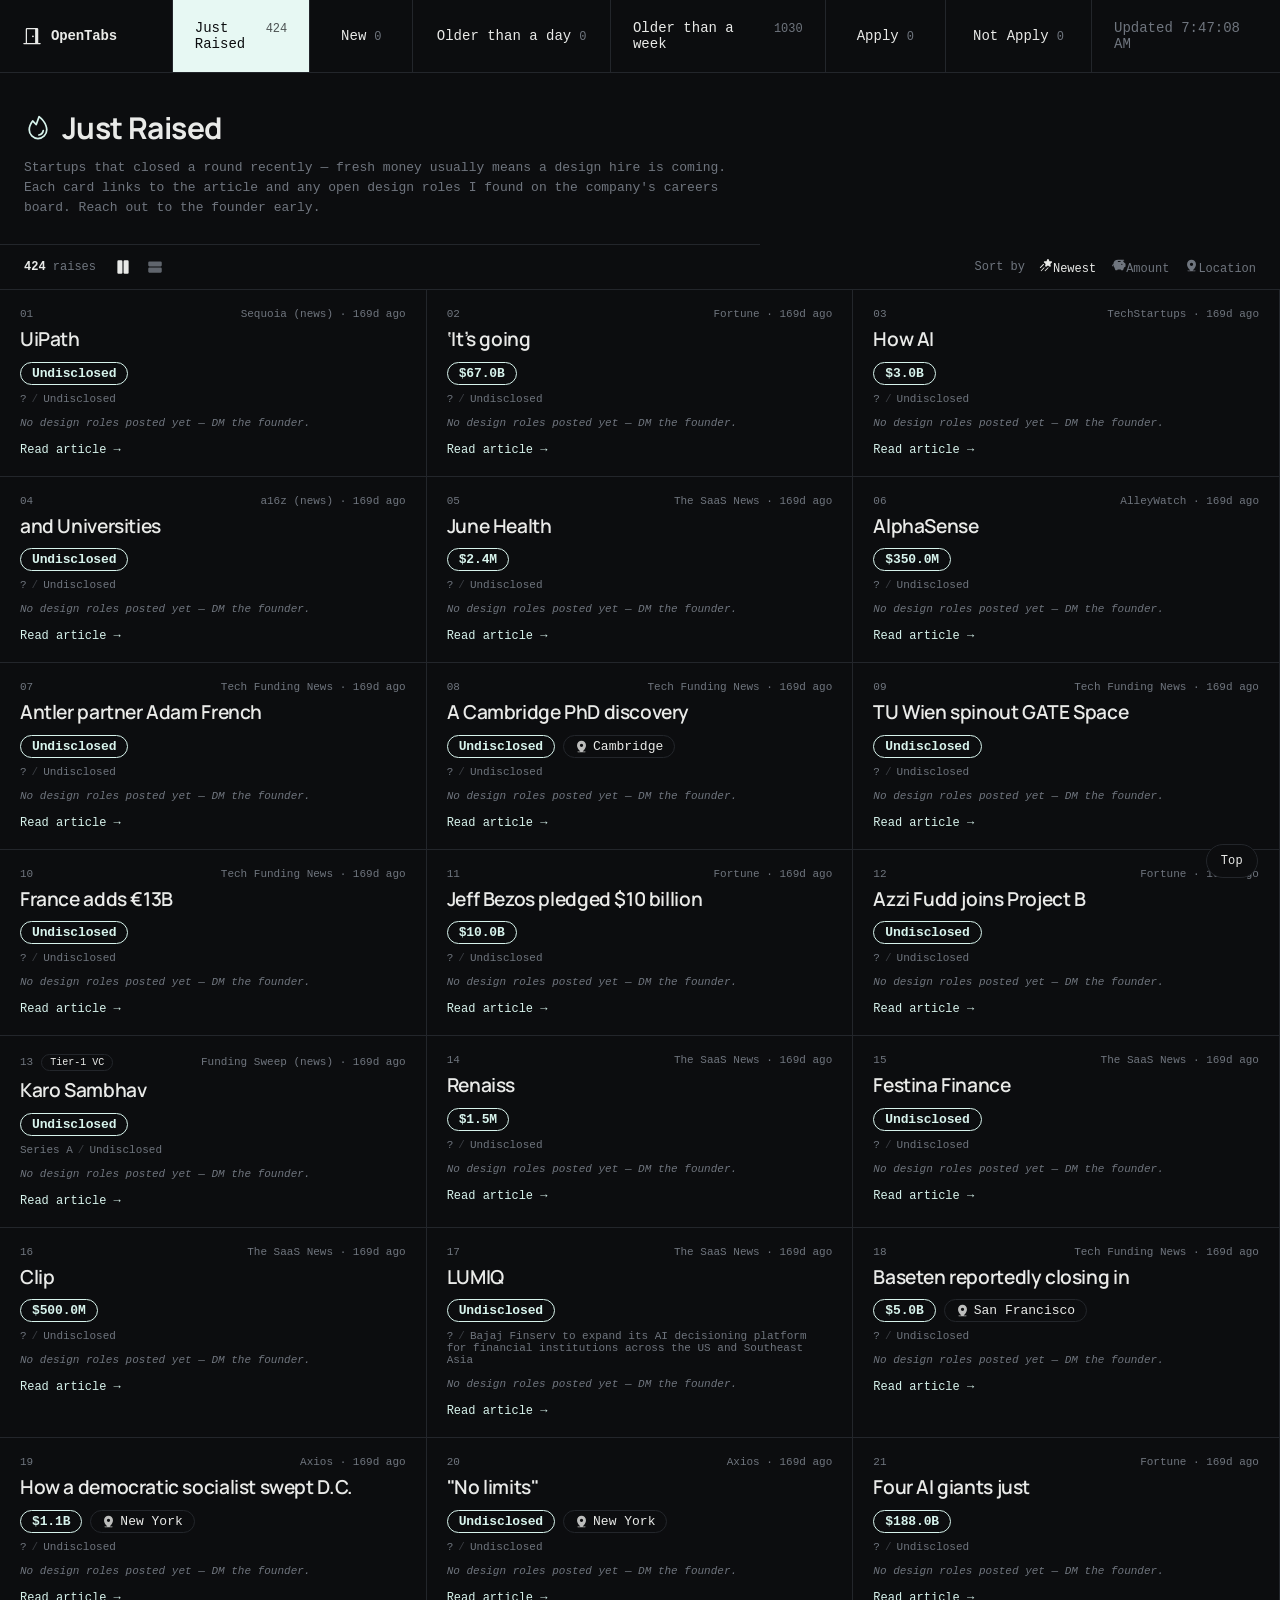
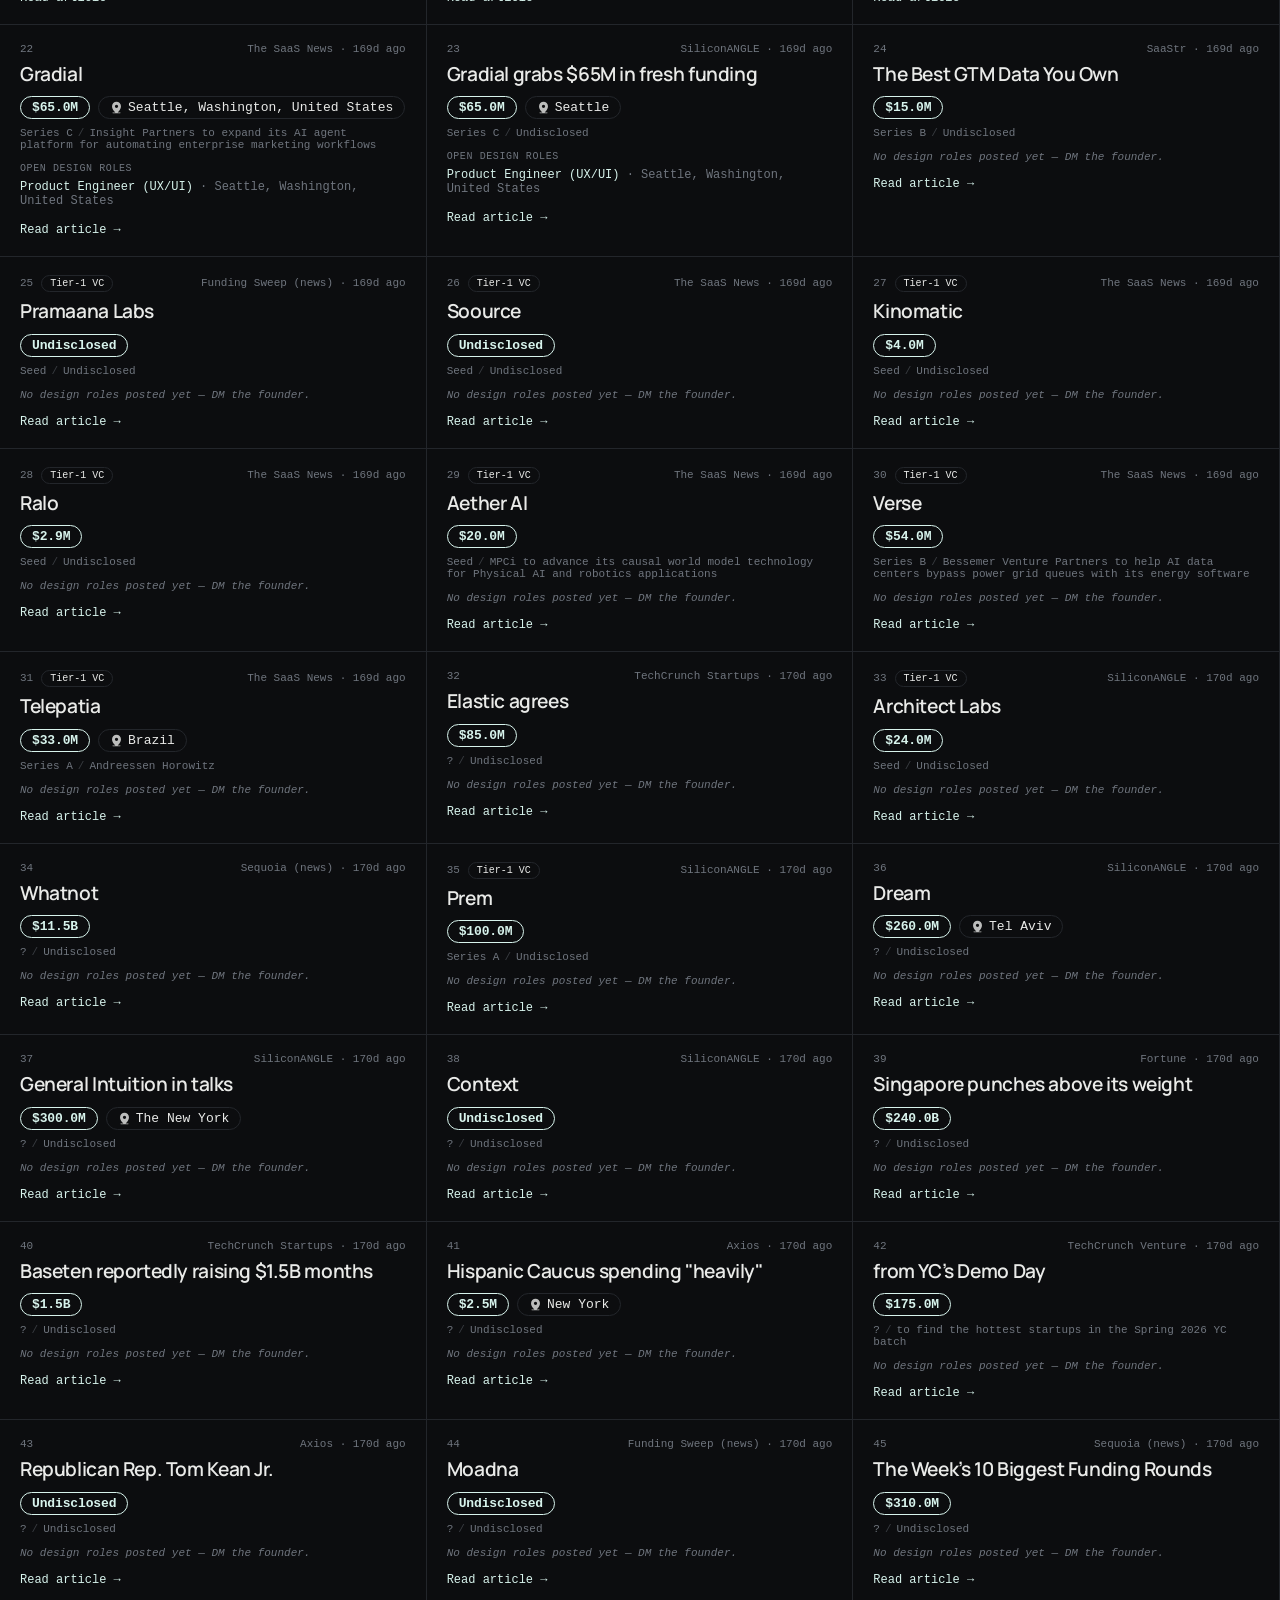
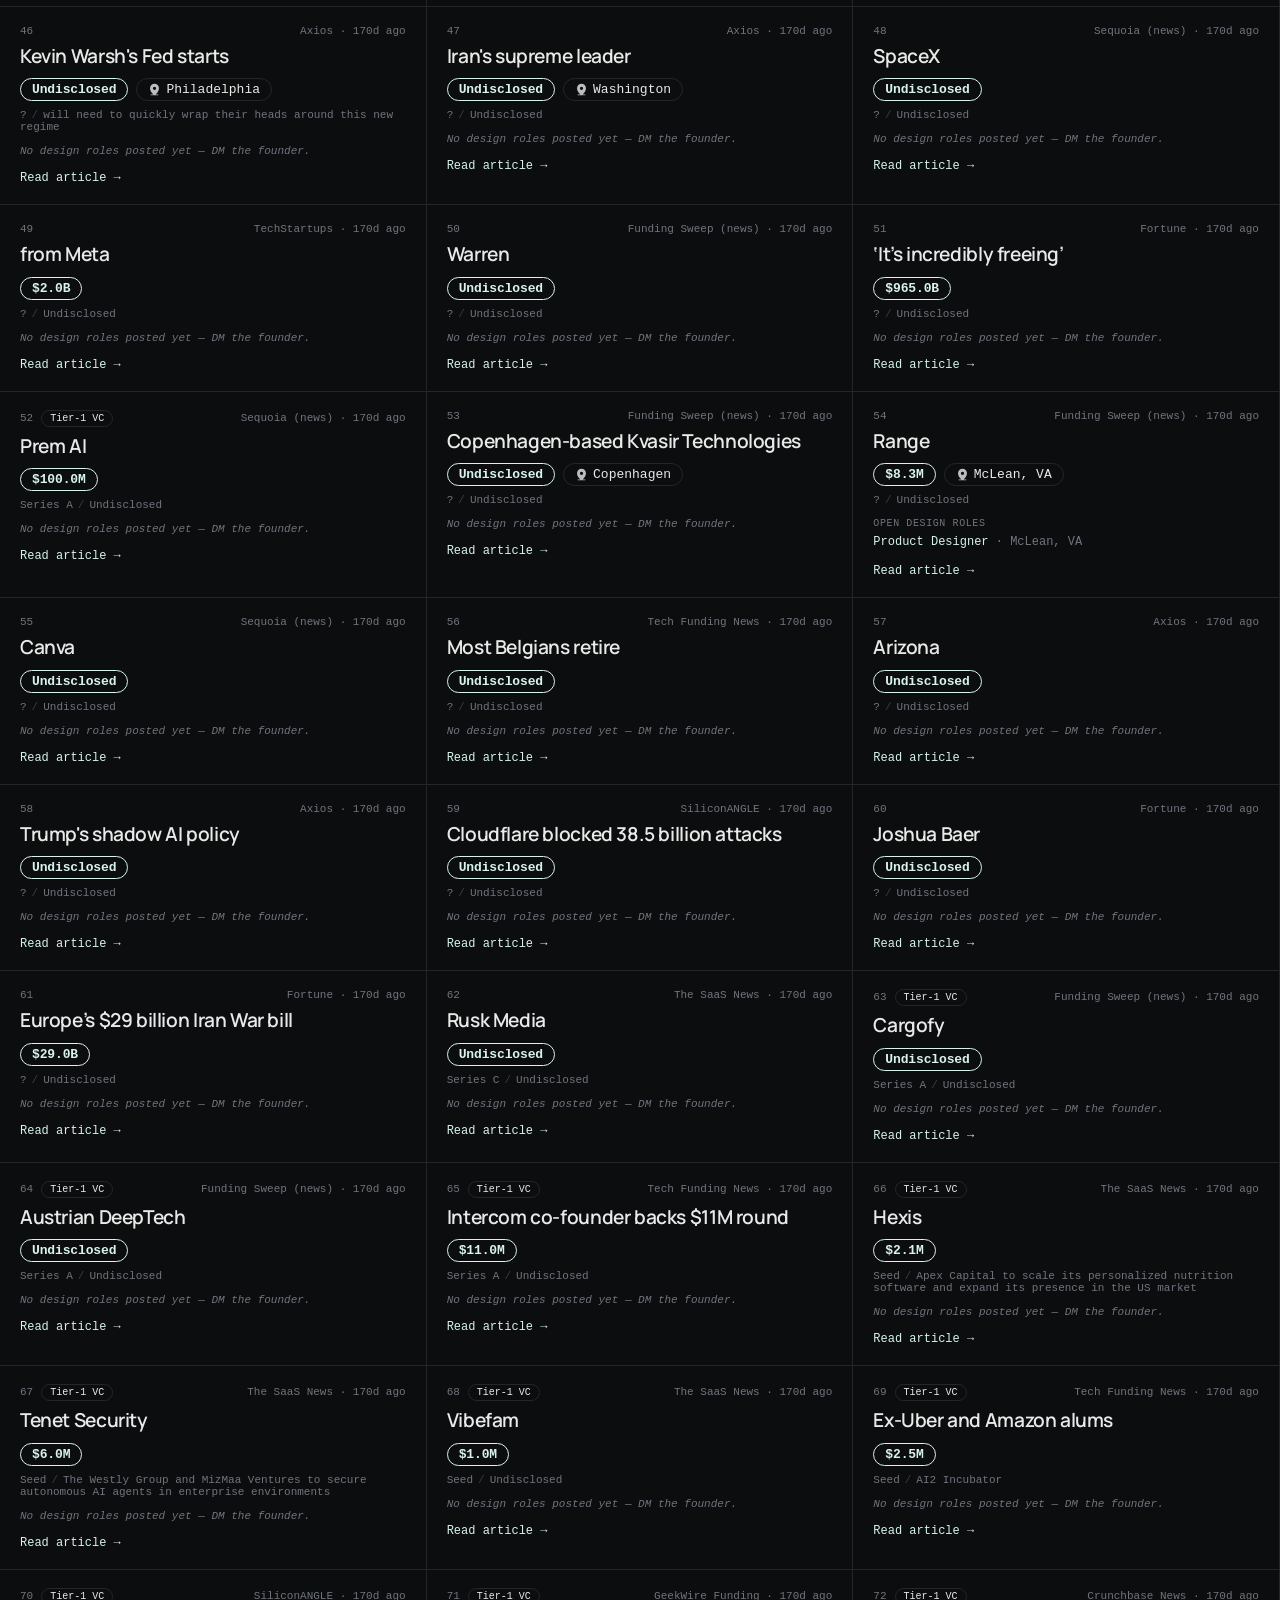
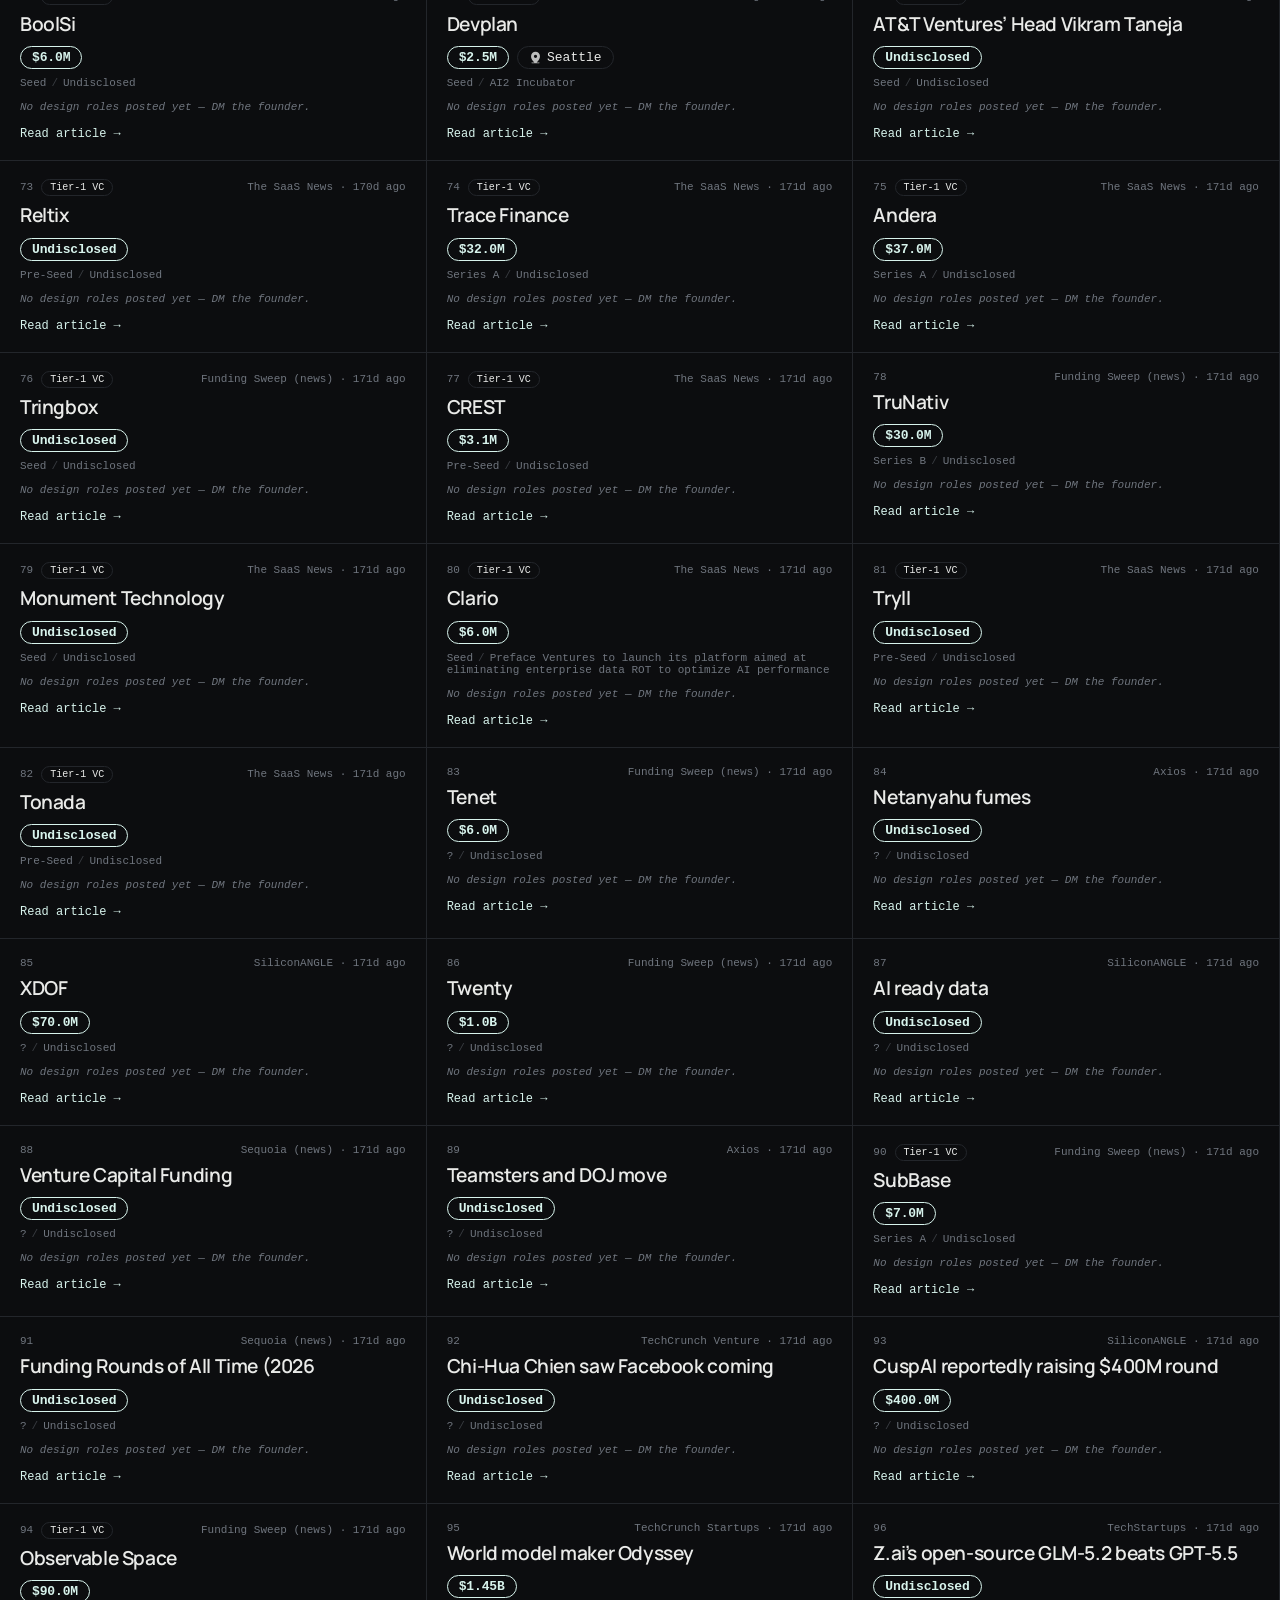
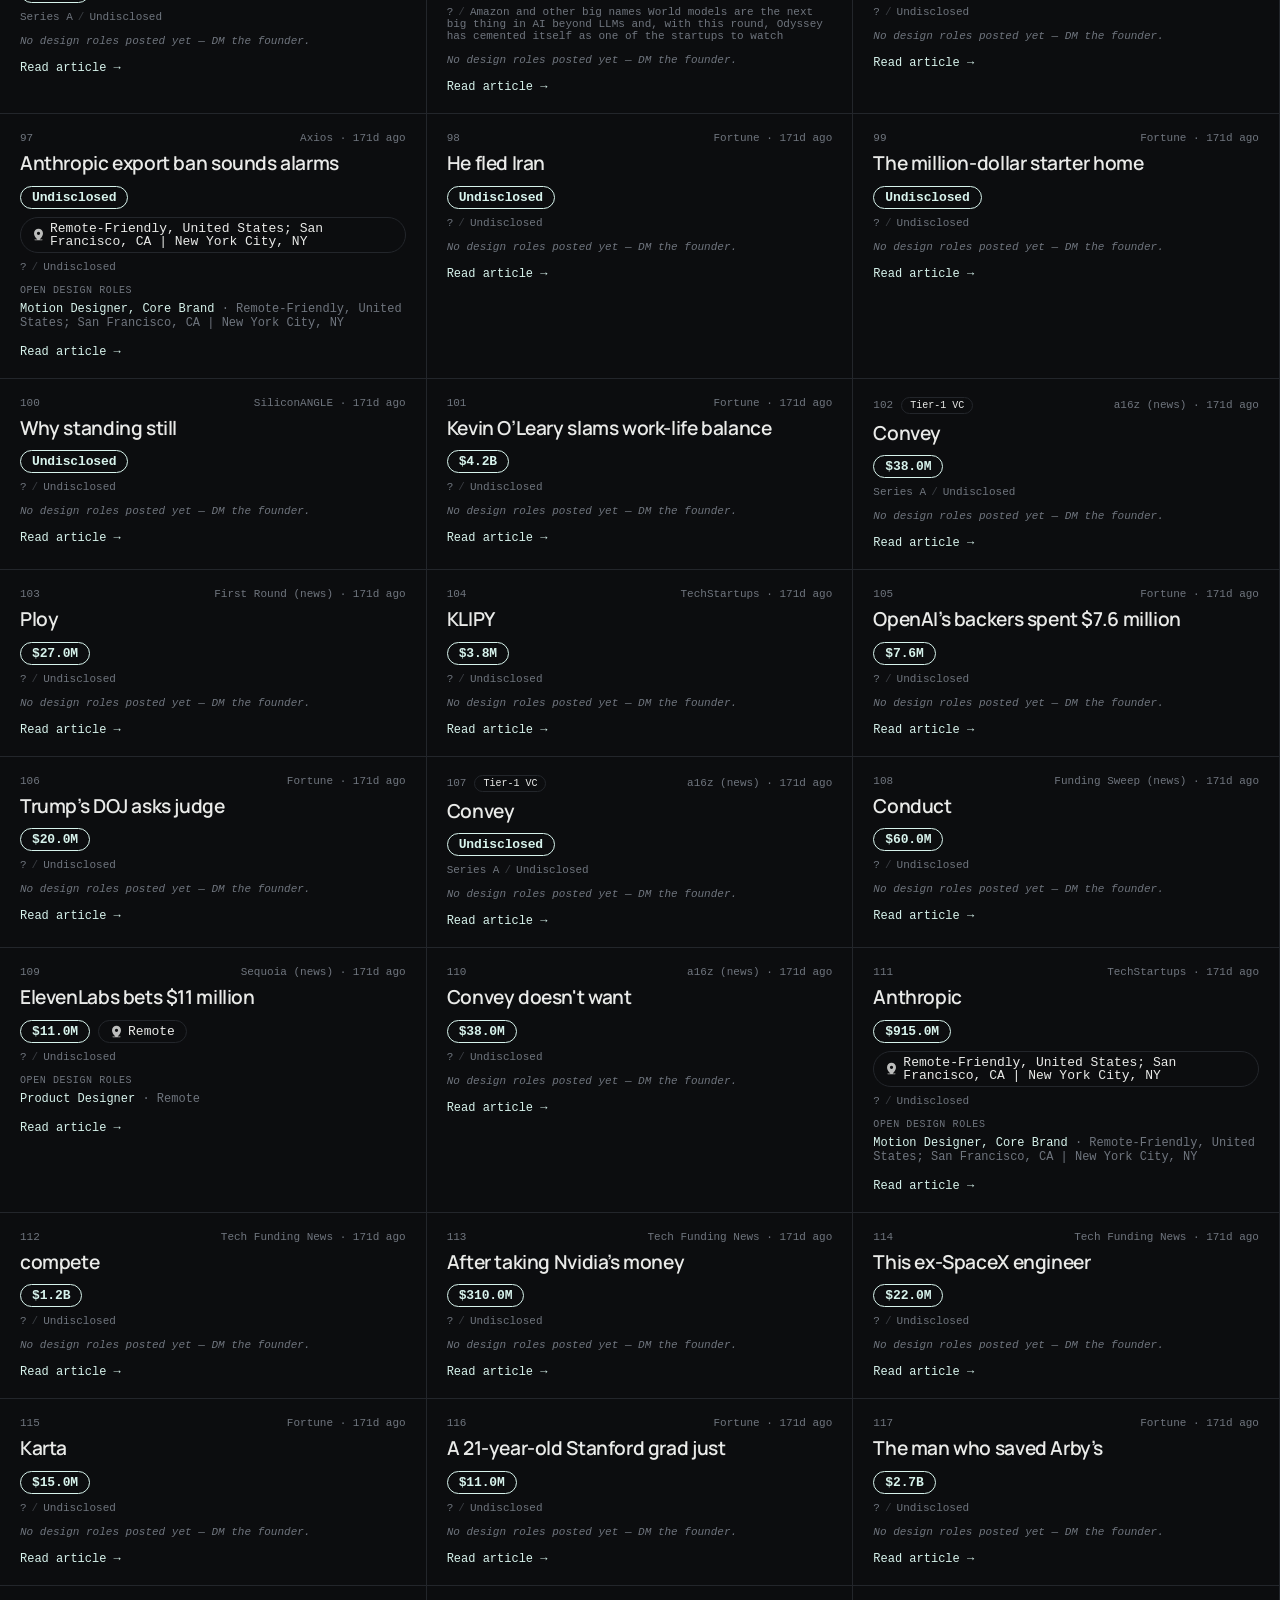
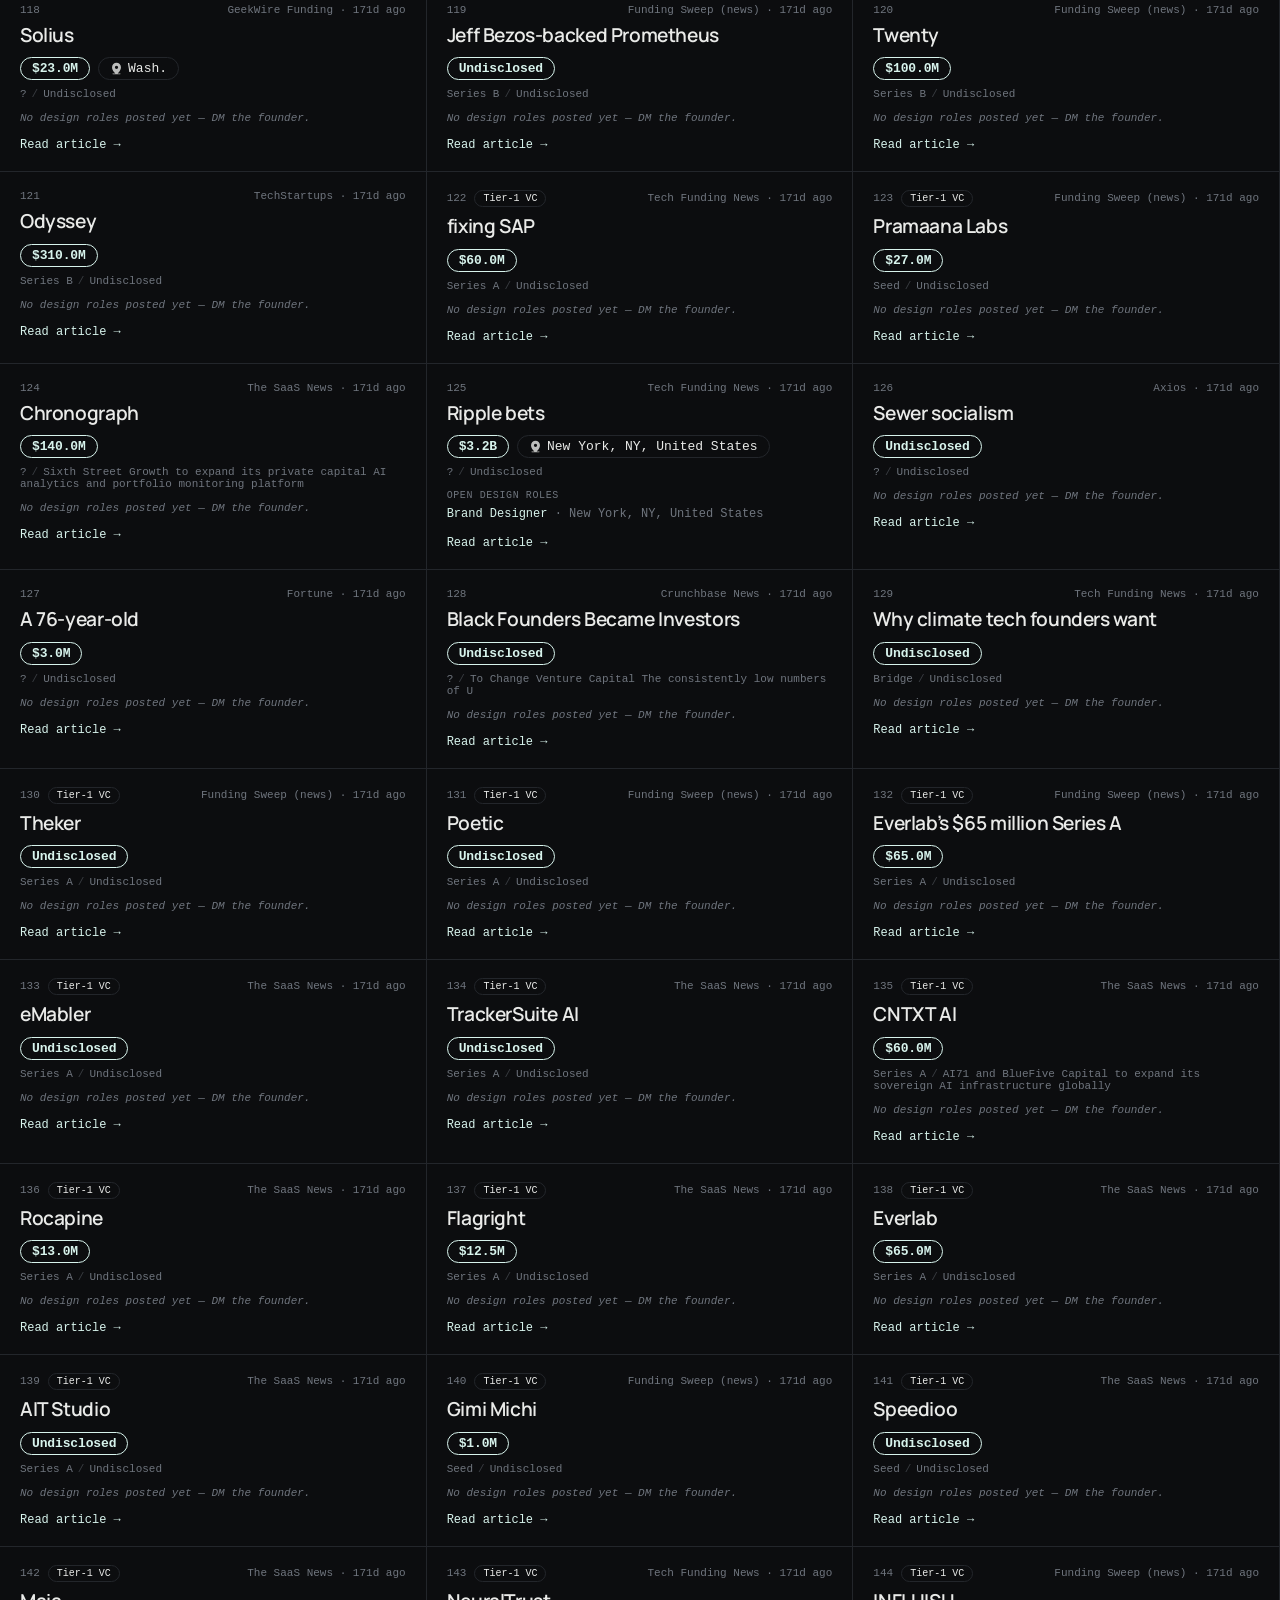
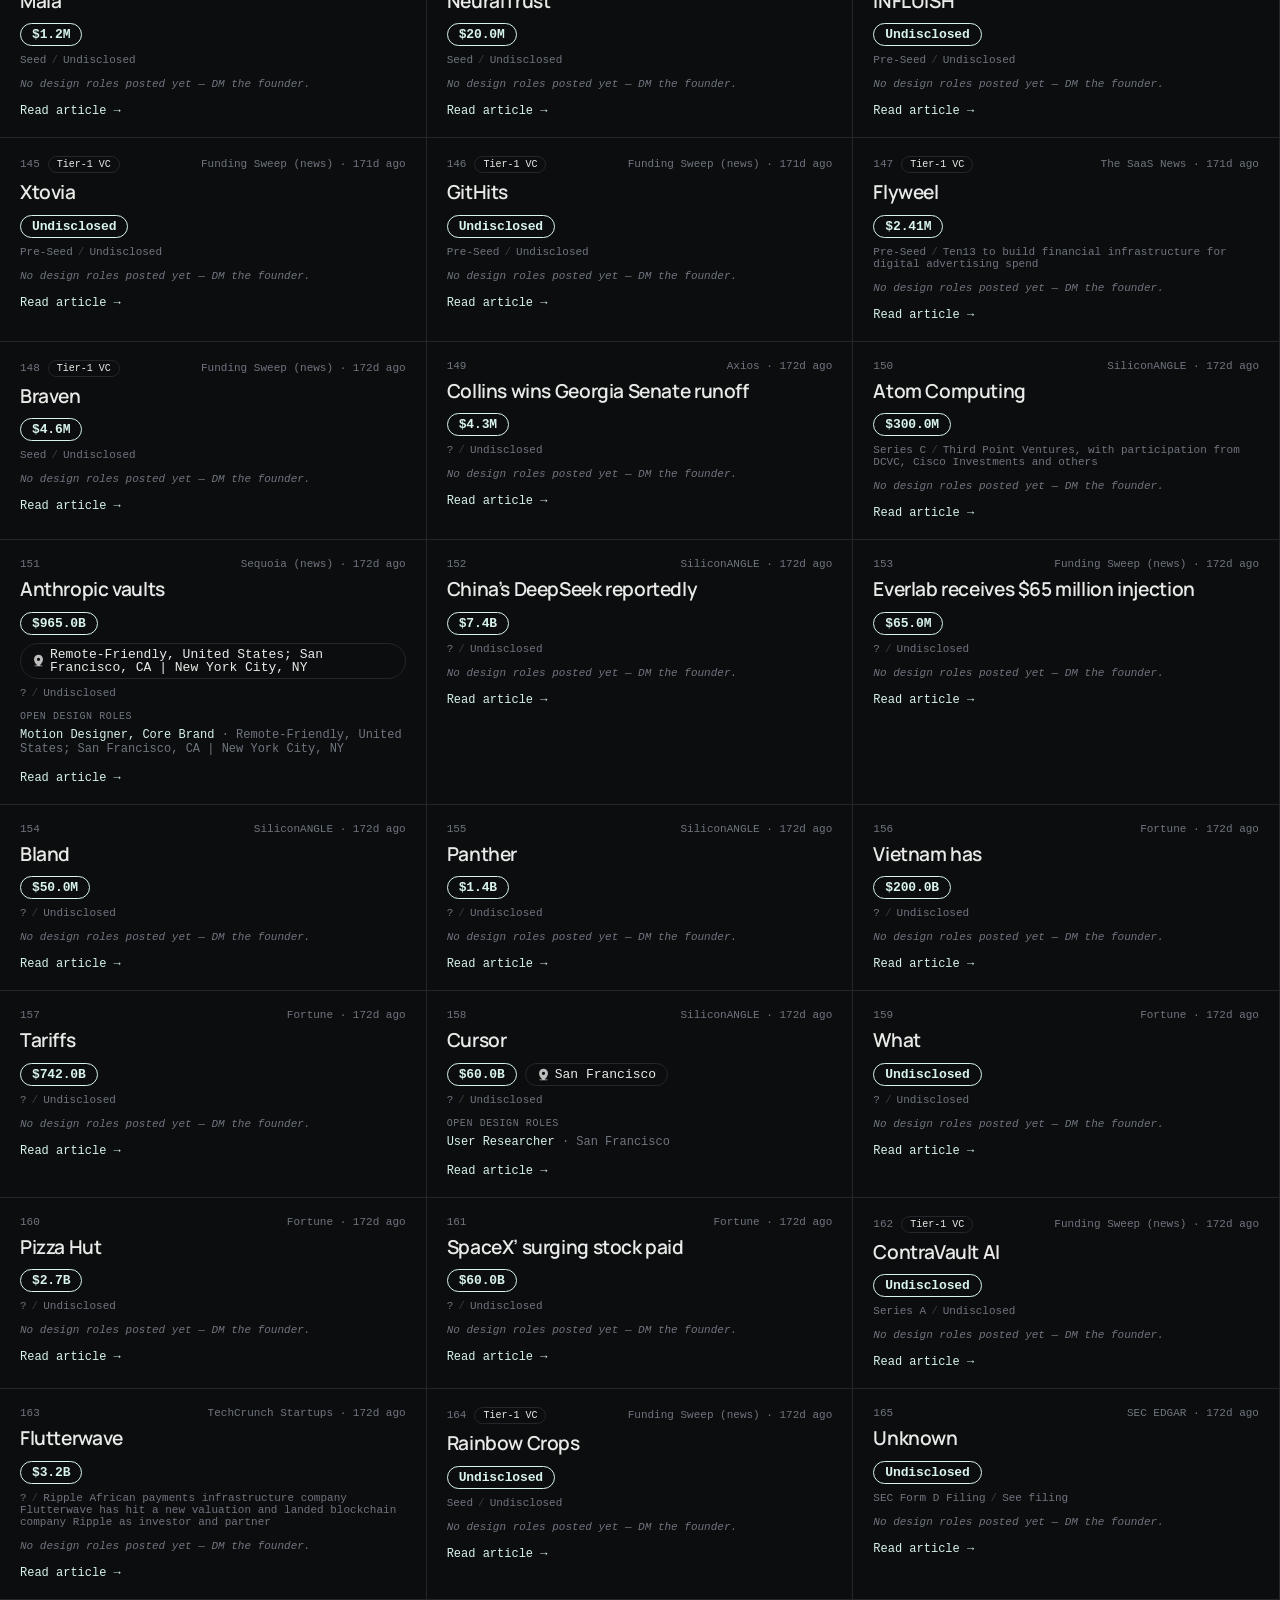
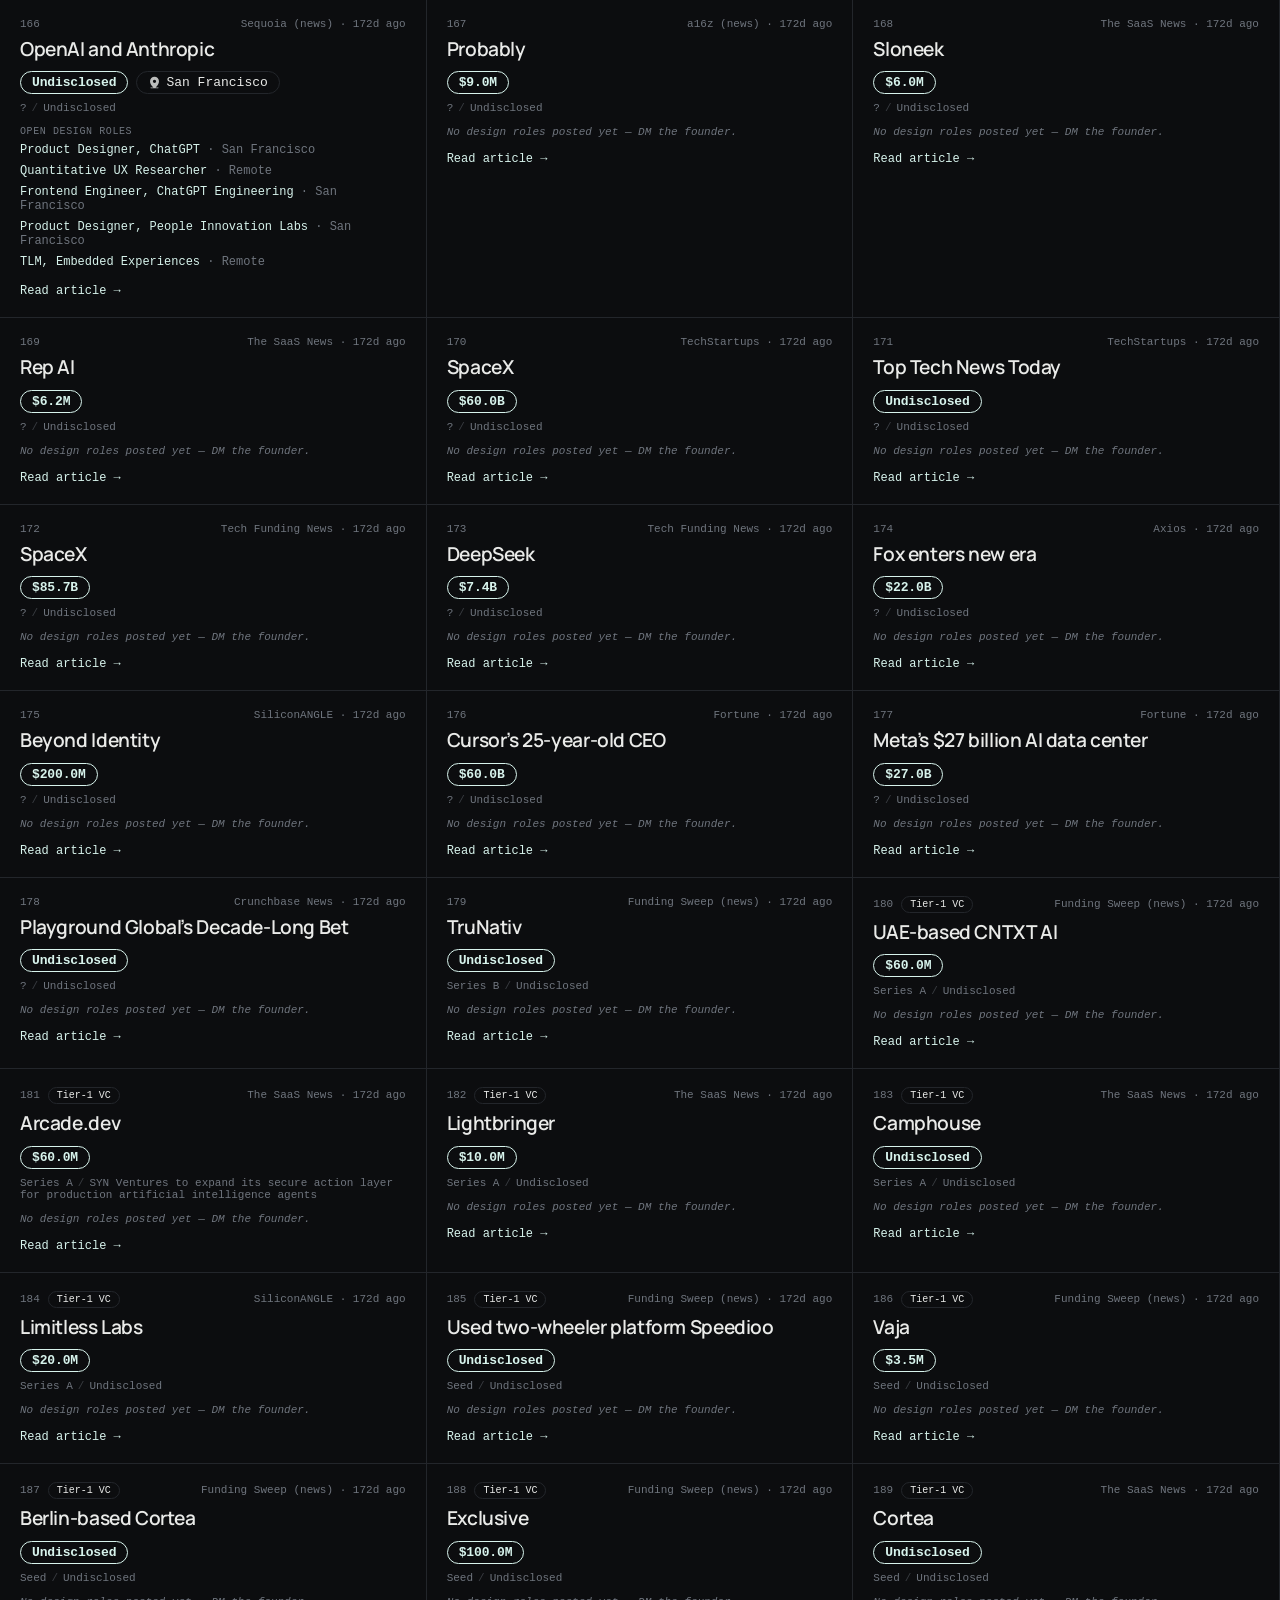
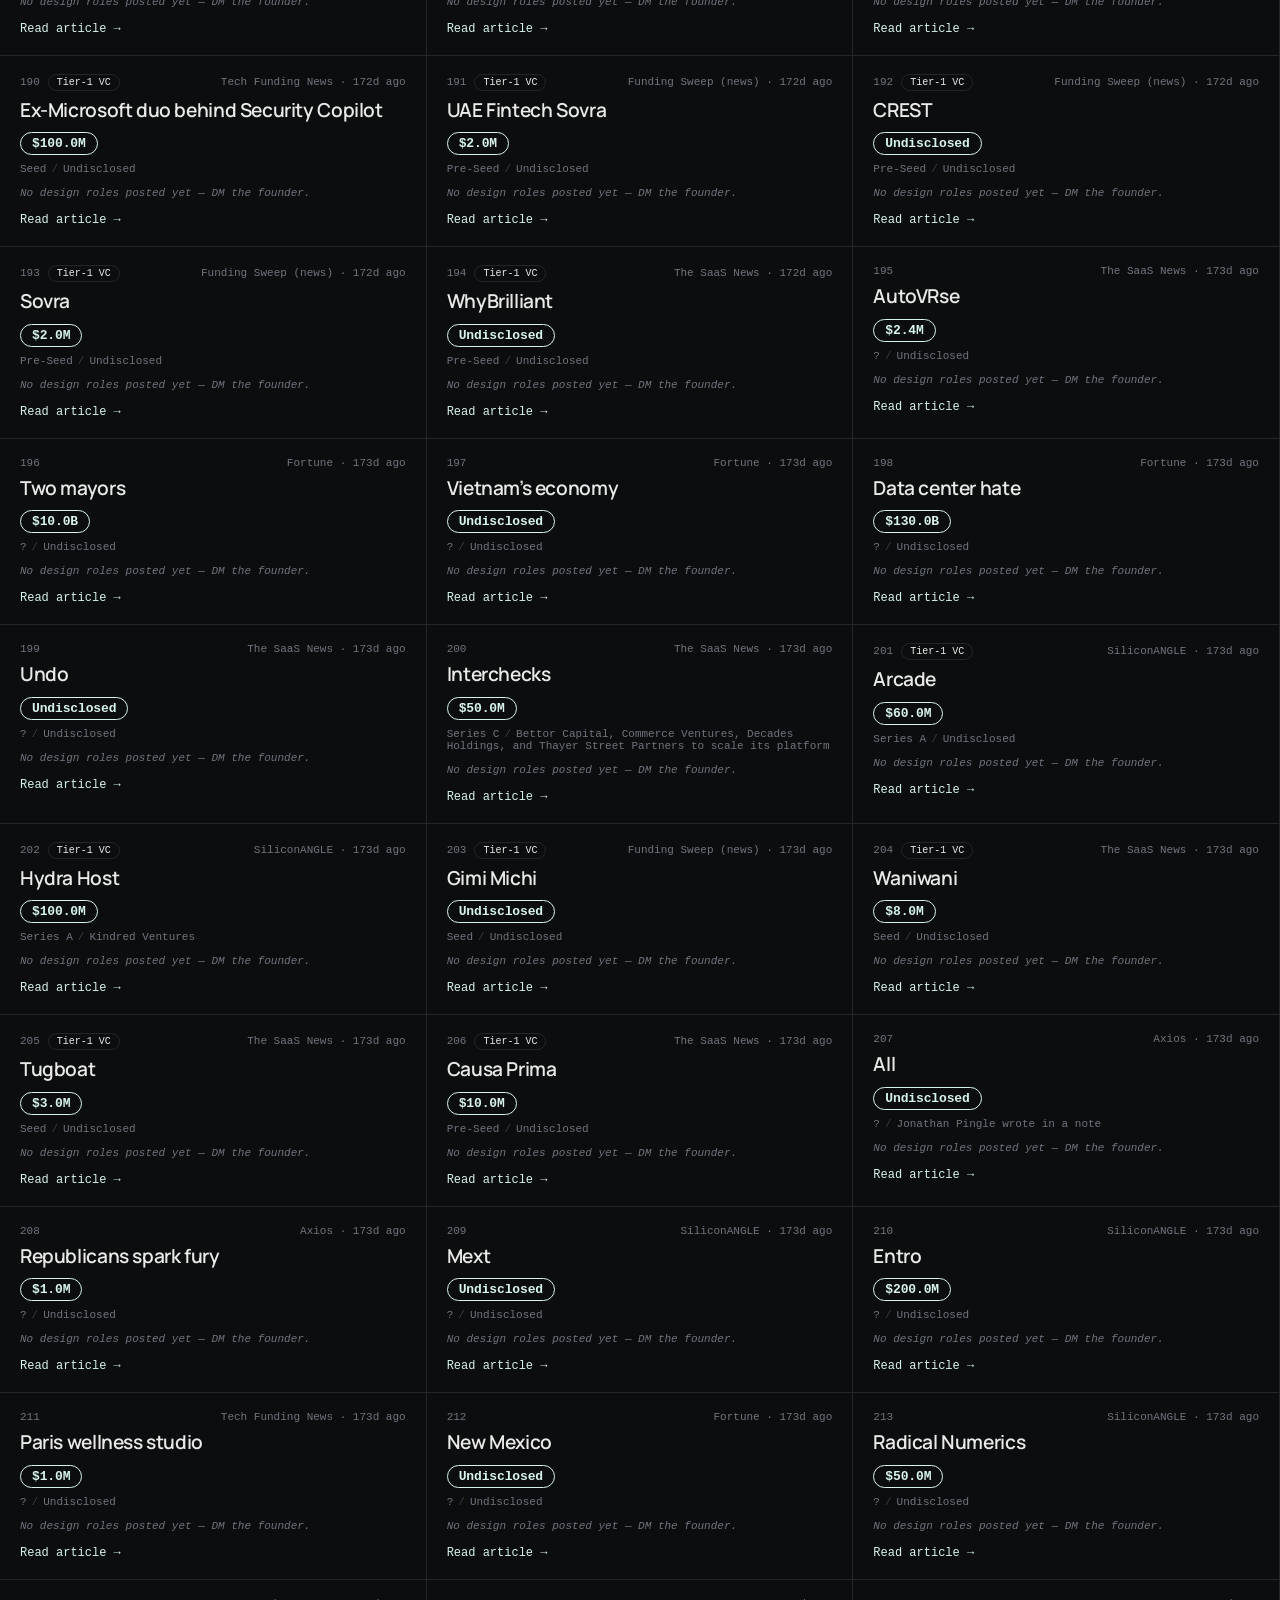
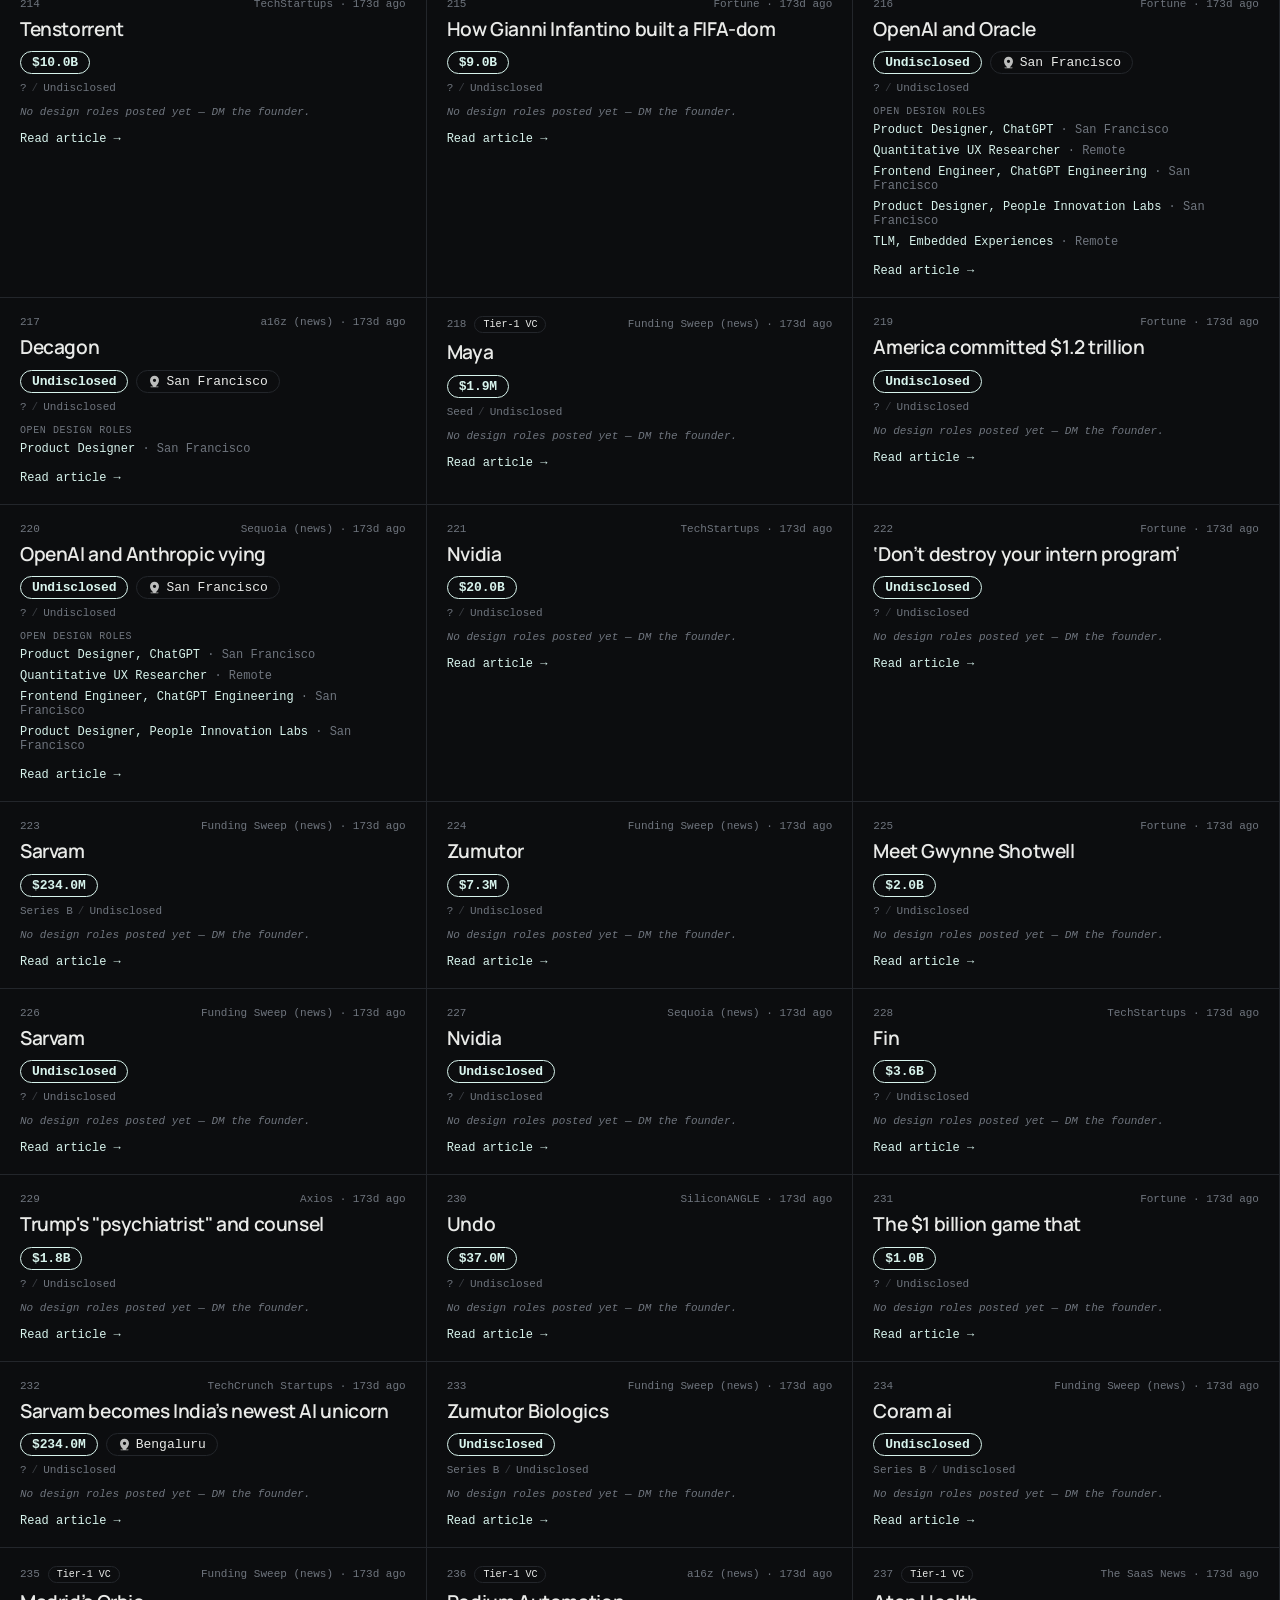
==== commit 5b685d15: "Just Raised: mirror the full board tab bar on top The Just Raised page now shows the same section ta" ====
--- a/docs/raised.html
+++ b/docs/raised.html
@@ -13,13 +13,17 @@
 </head>
 <body>
   <!-- ── Top navigation (brand · back to board · status) ───────────── -->
-  <header class="nav nav-raised">
-    <a class="cell brand" href="#top">
+  <header class="nav">
+    <a class="cell brand" href="./index.html">
       <svg class="logo" viewBox="0 0 256 256" width="20" height="20" fill="currentColor" aria-hidden="true"><path d="M232,216H208V40a16,16,0,0,0-16-16H64A16,16,0,0,0,48,40V216H24a8,8,0,0,0,0,16H232a8,8,0,0,0,0-16Zm-64,0H64V40H168Zm-40-84a12,12,0,1,1,12,12A12,12,0,0,1,128,132Z"></path></svg>
       <span>OpenTabs</span>
     </a>
-    <a class="cell tab" href="./index.html"><span class="t">← Job Board</span></a>
     <a class="cell tab is-active"><span class="t">Just Raised <em id="raisedCount">0</em></span></a>
+    <a class="cell tab" href="./index.html#sec-new"><span class="t">New <em data-count="new">0</em></span></a>
+    <a class="cell tab" href="./index.html#sec-yet"><span class="t">Older than a day <em data-count="yet">0</em></span></a>
+    <a class="cell tab" href="./index.html#sec-week"><span class="t">Older than a week <em data-count="week">0</em></span></a>
+    <a class="cell tab" href="./index.html#drawer-app"><span class="t">Apply <em data-count="app">0</em></span></a>
+    <a class="cell tab" href="./index.html#drawer-notapply"><span class="t">Not Apply <em data-count="notapply">0</em></span></a>
     <div class="cell status" id="status">Loading…</div>
   </header>
 
@@ -40,10 +44,10 @@
     </span>
     <span class="rsort-wrap">
       <span class="sortlbl">Sort by</span>
-      <span class="seg">
-        <button class="rsort is-on" data-rsort="new">Newest</button>
-        <button class="rsort" data-rsort="amount">Amount</button>
-        <button class="rsort" data-rsort="loc">Location</button>
+      <span class="seg seg-sort">
+        <button class="rsort is-on" data-rsort="new"><svg viewBox="0 0 256 256" width="14" height="14" fill="currentColor" aria-hidden="true"><path d="M235.24,84.38l-28.06,23.68,8.56,35.39a13.34,13.34,0,0,1-5.09,13.91,13.54,13.54,0,0,1-15,.69L164,139l-31.65,19.06a13.51,13.51,0,0,1-15-.69,13.32,13.32,0,0,1-5.1-13.91l8.56-35.39L92.76,84.38a13.39,13.39,0,0,1,7.66-23.58l36.94-2.92,14.21-33.66a13.51,13.51,0,0,1,24.86,0l14.21,33.66,36.94,2.92a13.39,13.39,0,0,1,7.66,23.58ZM88.11,111.89a8,8,0,0,0-11.32,0L18.34,170.34a8,8,0,0,0,11.32,11.32l58.45-58.45A8,8,0,0,0,88.11,111.89Zm-.5,61.19L34.34,226.34a8,8,0,0,0,11.32,11.32l53.26-53.27a8,8,0,0,0-11.31-11.31Zm73-1-54.29,54.28a8,8,0,0,0,11.32,11.32l54.28-54.28a8,8,0,0,0-11.31-11.32Z"></path></svg>Newest</button>
+        <button class="rsort" data-rsort="amount"><svg viewBox="0 0 256 256" width="14" height="14" fill="currentColor" aria-hidden="true"><path d="M226,88.08c-.4-1-.82-2-1.25-3a87.93,87.93,0,0,0-30.17-37H216a8,8,0,0,0,0-16H112a88.12,88.12,0,0,0-87.72,81A32,32,0,0,0,0,144a8,8,0,0,0,16,0,16,16,0,0,1,8.57-14.16A87.69,87.69,0,0,0,46,178.22l12.56,35.16A16,16,0,0,0,73.64,224H86.36a16,16,0,0,0,15.07-10.62l1.92-5.38h57.3l1.92,5.38A16,16,0,0,0,177.64,224h12.72a16,16,0,0,0,15.07-10.62L221.64,168H224a24,24,0,0,0,24-24V112A24,24,0,0,0,226,88.08ZM152,72H112a8,8,0,0,1,0-16h40a8,8,0,0,1,0,16Zm28,56a12,12,0,1,1,12-12A12,12,0,0,1,180,128Z"></path></svg>Amount</button>
+        <button class="rsort" data-rsort="loc"><svg viewBox="0 0 256 256" width="13" height="13" fill="currentColor" aria-hidden="true"><path d="M200,224H150.54A266.56,266.56,0,0,0,174,200.25c27.45-31.57,42-64.85,42-96.25a88,88,0,0,0-176,0c0,31.4,14.51,64.68,42,96.25A266.56,266.56,0,0,0,105.46,224H56a8,8,0,0,0,0,16H200a8,8,0,0,0,0-16ZM128,72a32,32,0,1,1-32,32A32,32,0,0,1,128,72Z"></path></svg>Location</button>
       </span>
     </span>
   </div>
